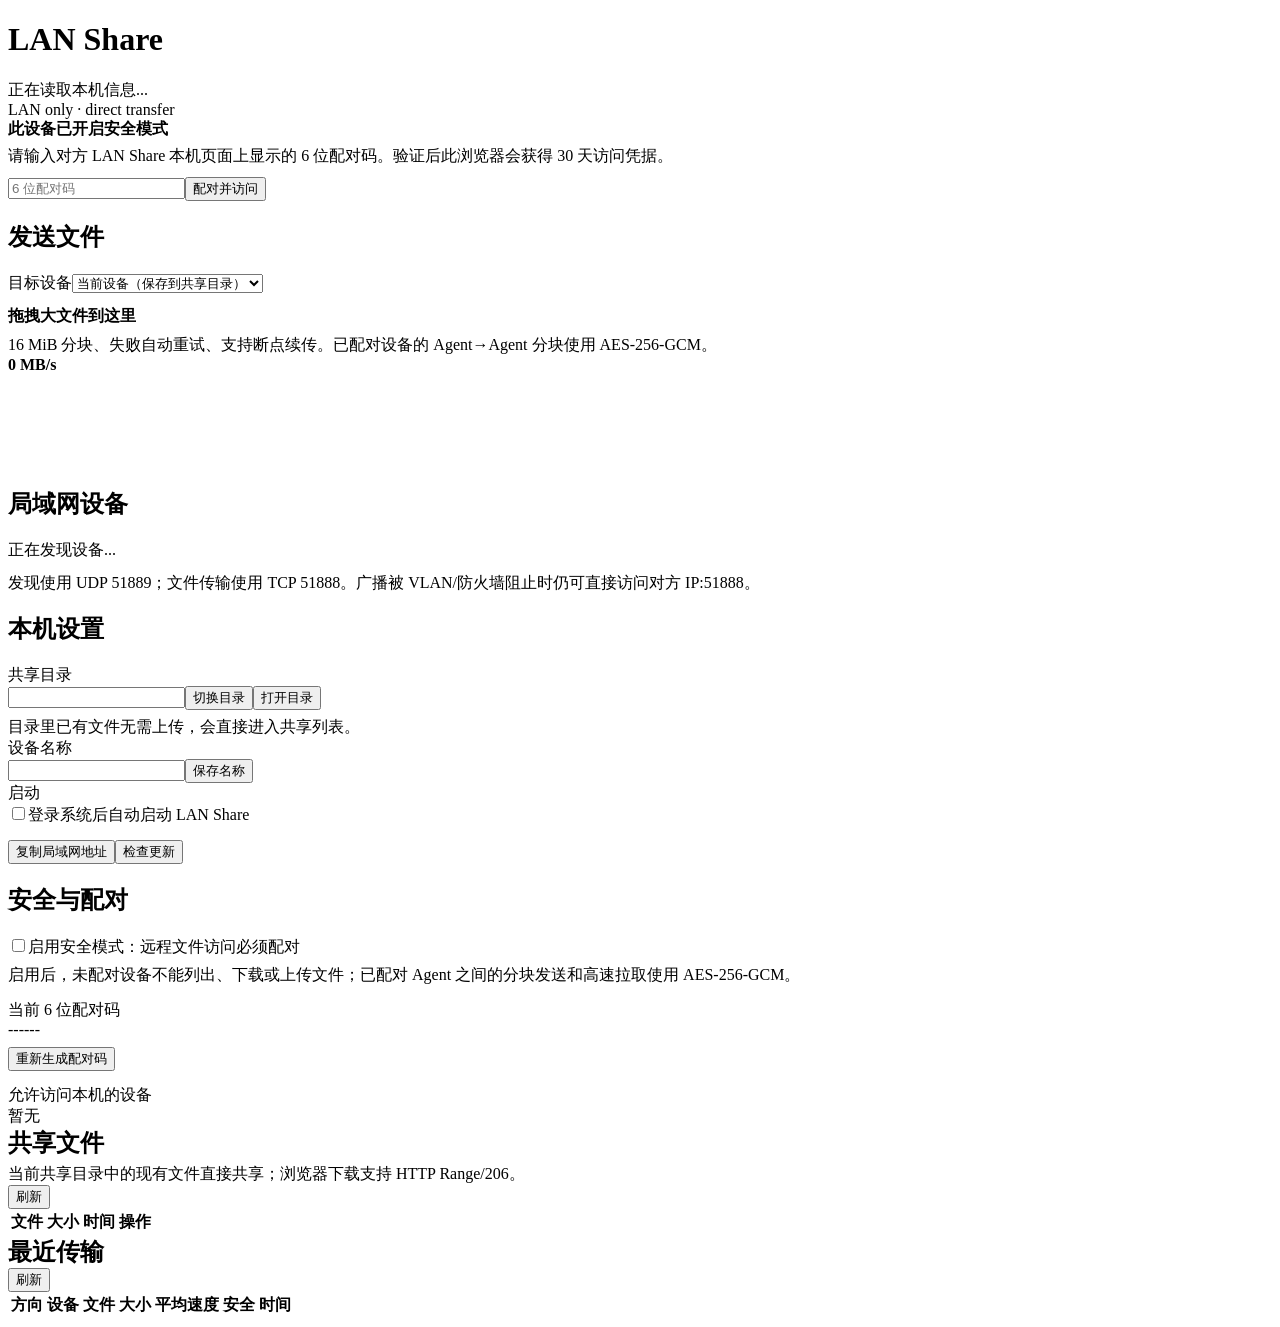
==== internal/webui/index.html @ d243ff20 "feat: release LAN Share v0.6" ====
<!doctype html>
<html lang="zh-CN">
<head>
<meta charset="utf-8">
<meta name="viewport" content="width=device-width,initial-scale=1">
<title>LAN Share</title>
<link rel="stylesheet" href="/assets/style.css">
</head>
<body>
<div class="wrap">
  <div class="header">
    <div><h1>LAN Share</h1><div id="selfInfo" class="muted">正在读取本机信息...</div></div>
    <div><span id="modeBadge" class="badge">LAN only · direct transfer</span></div>
  </div>

  <div id="browserPairBox" class="pairbox hidden">
    <strong>此设备已开启安全模式</strong>
    <div class="muted small" style="margin:6px 0 10px">请输入对方 LAN Share 本机页面上显示的 6 位配对码。验证后此浏览器会获得 30 天访问凭据。</div>
    <div class="row"><input id="browserPairCode" maxlength="6" placeholder="6 位配对码"><button id="browserPairBtn" class="primary">配对并访问</button></div>
  </div>

  <div class="grid">
    <div class="card">
      <h2>发送文件</h2>
      <div class="row" style="margin-bottom:12px"><label for="target">目标设备</label><select id="target" class="grow"><option value="local">当前设备（保存到共享目录）</option></select></div>
      <div class="drop" id="drop"><strong>拖拽大文件到这里</strong><div class="muted" style="margin-top:8px">16 MiB 分块、失败自动重试、支持断点续传。已配对设备的 Agent→Agent 分块使用 AES-256-GCM。</div><input id="file" type="file" multiple style="display:none"></div>
      <div id="progressWrap" class="hidden"><div class="progress"><div class="bar" id="bar"></div></div><div class="speed"><strong id="speedText">0 MB/s</strong><span id="etaText" class="muted"></span></div><canvas id="speedChart" width="700" height="90"></canvas><div class="status" id="uploadStatus"></div></div>
    </div>

    <div class="card">
      <h2>局域网设备</h2>
      <div id="devices"><div class="muted">正在发现设备...</div></div>
      <div id="remoteFiles" class="remote-files hidden"></div>
      <div class="muted small" style="margin-top:12px">发现使用 UDP 51889；文件传输使用 TCP 51888。广播被 VLAN/防火墙阻止时仍可直接访问对方 IP:51888。</div>
    </div>
  </div>

  <div id="manageArea" class="grid hidden">
    <div class="card">
      <h2>本机设置</h2>
      <div class="section-title">共享目录</div>
      <div class="row"><input id="shareDirInput" class="grow"><button id="changeDirBtn">切换目录</button><button id="openDirBtn">打开目录</button></div>
      <div id="shareDirHint" class="muted small" style="margin-top:7px">目录里已有文件无需上传，会直接进入共享列表。</div>
      <div class="section-title">设备名称</div>
      <div class="row"><input id="deviceNameInput" class="grow" maxlength="64"><button id="saveNameBtn">保存名称</button></div>
      <div class="section-title">启动</div>
      <label class="switch"><input id="autostart" type="checkbox">登录系统后自动启动 LAN Share</label>
      <div class="row" style="margin-top:14px"><button id="copyAddrBtn">复制局域网地址</button><button id="updateBtn">检查更新</button><span id="updateStatus" class="muted small"></span></div>
    </div>

    <div class="card">
      <h2>安全与配对</h2>
      <label class="switch"><input id="secureMode" type="checkbox">启用安全模式：远程文件访问必须配对</label>
      <div class="muted small" style="margin:7px 0 14px">启用后，未配对设备不能列出、下载或上传文件；已配对 Agent 之间的分块发送和高速拉取使用 AES-256-GCM。</div>
      <div>当前 6 位配对码</div><div id="pairCode" class="code">------</div>
      <div class="row" style="margin:8px 0 14px"><button id="regenPairBtn">重新生成配对码</button></div>
      <div class="section-title">允许访问本机的设备</div><div id="trustedList" class="muted">暂无</div>
    </div>
  </div>

  <div class="card">
    <div class="row" style="justify-content:space-between"><div><h2 style="margin:0">共享文件</h2><div class="muted small" style="margin-top:5px">当前共享目录中的现有文件直接共享；浏览器下载支持 HTTP Range/206。</div></div><button id="refreshBtn">刷新</button></div>
    <div class="scroll"><table><thead><tr><th>文件</th><th>大小</th><th>时间</th><th>操作</th></tr></thead><tbody id="files"></tbody></table></div>
  </div>

  <div id="historyCard" class="card hidden">
    <div class="row" style="justify-content:space-between"><h2 style="margin:0">最近传输</h2><button id="historyBtn">刷新</button></div>
    <div class="scroll"><table><thead><tr><th>方向</th><th>设备</th><th>文件</th><th>大小</th><th>平均速度</th><th>安全</th><th>时间</th></tr></thead><tbody id="history"></tbody></table></div>
  </div>
</div>
<script src="/assets/app.js"></script>
</body>
</html>
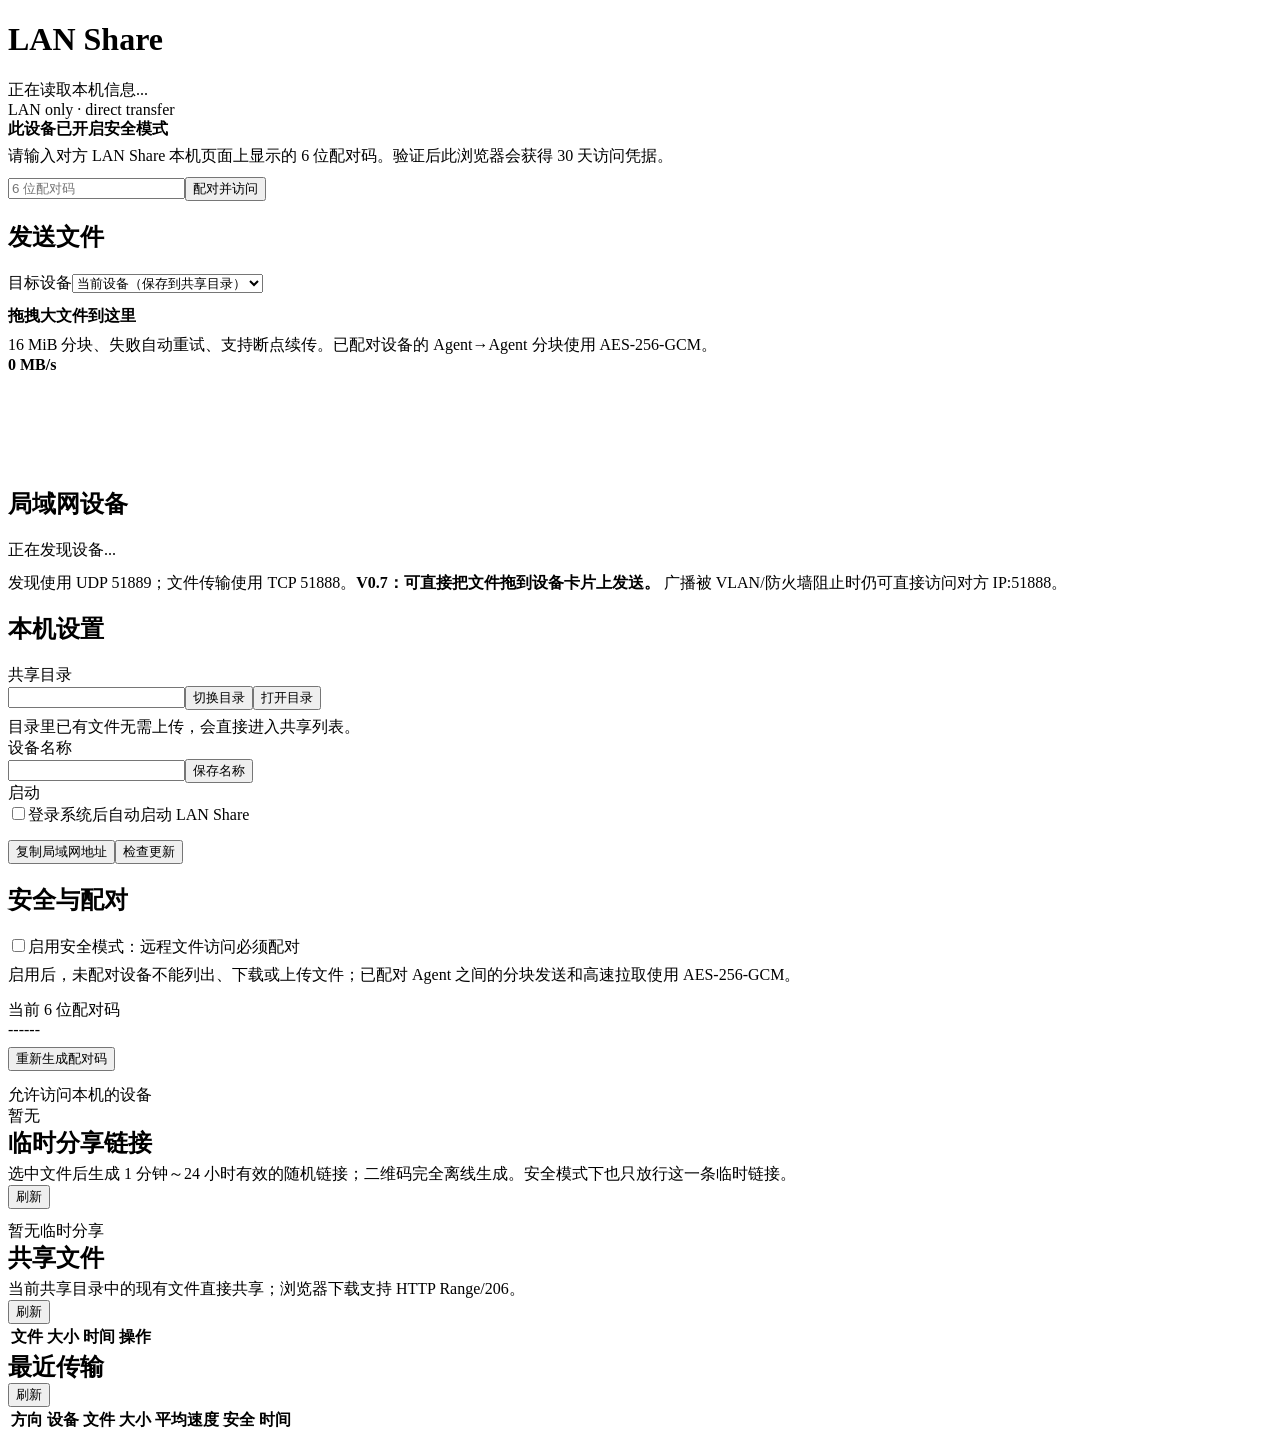
==== commit d632ff01: "feat: release LAN Share v0.7" ====
--- a/internal/webui/index.html
+++ b/internal/webui/index.html
@@ -31,7 +31,7 @@
       <h2>局域网设备</h2>
       <div id="devices"><div class="muted">正在发现设备...</div></div>
       <div id="remoteFiles" class="remote-files hidden"></div>
-      <div class="muted small" style="margin-top:12px">发现使用 UDP 51889；文件传输使用 TCP 51888。广播被 VLAN/防火墙阻止时仍可直接访问对方 IP:51888。</div>
+      <div class="muted small" style="margin-top:12px">发现使用 UDP 51889；文件传输使用 TCP 51888。<strong>V0.7：可直接把文件拖到设备卡片上发送。</strong> 广播被 VLAN/防火墙阻止时仍可直接访问对方 IP:51888。</div>
     </div>
   </div>
 
@@ -46,6 +46,7 @@
       <div class="section-title">启动</div>
       <label class="switch"><input id="autostart" type="checkbox">登录系统后自动启动 LAN Share</label>
       <div class="row" style="margin-top:14px"><button id="copyAddrBtn">复制局域网地址</button><button id="updateBtn">检查更新</button><span id="updateStatus" class="muted small"></span></div>
+      <div id="trayHint" class="muted small" style="margin-top:10px"></div>
     </div>
 
     <div class="card">
@@ -55,6 +56,12 @@
       <div>当前 6 位配对码</div><div id="pairCode" class="code">------</div>
       <div class="row" style="margin:8px 0 14px"><button id="regenPairBtn">重新生成配对码</button></div>
       <div class="section-title">允许访问本机的设备</div><div id="trustedList" class="muted">暂无</div>
+    </div>
+
+    <div class="card full">
+      <div class="row" style="justify-content:space-between"><div><h2 style="margin:0">临时分享链接</h2><div class="muted small" style="margin-top:5px">选中文件后生成 1 分钟～24 小时有效的随机链接；二维码完全离线生成。安全模式下也只放行这一条临时链接。</div></div><button id="shareLinksBtn">刷新</button></div>
+      <div id="shareLinks" class="muted" style="margin-top:12px">暂无临时分享</div>
+      <div id="sharePreview" class="share-preview hidden"></div>
     </div>
   </div>
 
@@ -69,5 +76,6 @@
   </div>
 </div>
 <script src="/assets/app.js"></script>
+<script src="/assets/v07.js"></script>
 </body>
 </html>
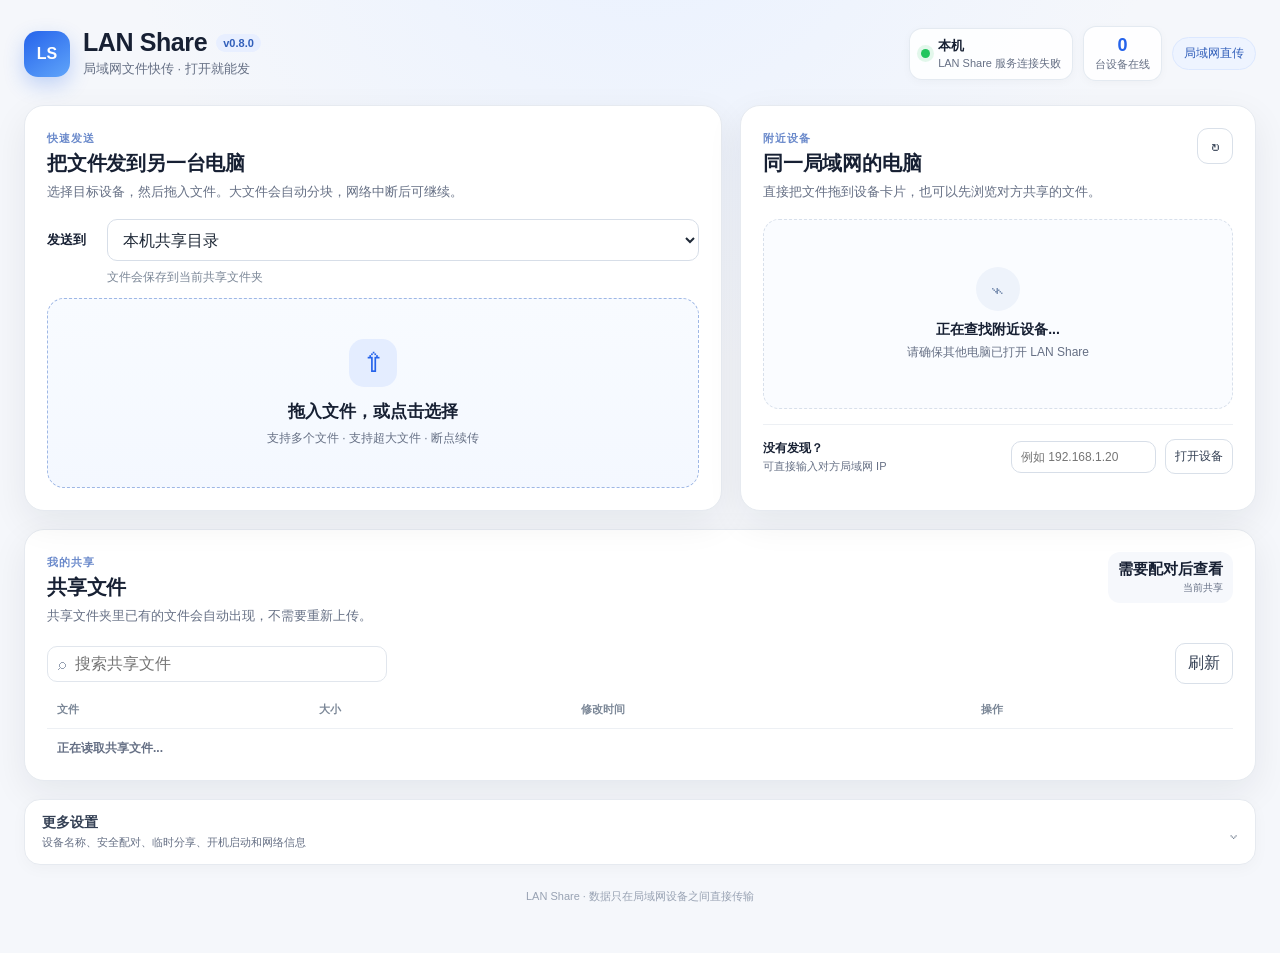
==== commit e4c00cbf: "feat: LAN Share v0.8.0 user-first UI" ====
--- a/internal/webui/index.html
+++ b/internal/webui/index.html
@@ -3,79 +3,159 @@
 <head>
 <meta charset="utf-8">
 <meta name="viewport" content="width=device-width,initial-scale=1">
-<title>LAN Share</title>
+<title>LAN Share · 局域网文件快传</title>
 <link rel="stylesheet" href="/assets/style.css">
+<style>
+:root{font-family:Inter,"Segoe UI","Microsoft YaHei",Arial,sans-serif;color:#172033;background:#f5f7fb;--blue:#2563eb;--blue2:#1d4ed8;--ink:#172033;--muted:#667085;--line:#e6eaf0;--green:#16a34a;--red:#dc2626;--card:#fff;--shadow:0 12px 36px rgba(16,24,40,.07)}*{box-sizing:border-box}html{background:#f5f7fb}body{margin:0;background:radial-gradient(circle at 50% -150px,#e9f1ff 0,#f5f7fb 520px);min-height:100vh}button,input,select{font:inherit}.app-shell{max-width:1320px;margin:0 auto;padding:26px 24px 44px}.topbar{display:flex;align-items:center;justify-content:space-between;gap:24px;margin-bottom:24px}.brand-wrap{display:flex;align-items:center;gap:13px}.brand-mark{width:46px;height:46px;border-radius:14px;background:linear-gradient(145deg,#2563eb,#60a5fa);display:flex;align-items:center;justify-content:center;color:#fff;font-weight:800;box-shadow:0 8px 20px rgba(37,99,235,.25)}.brand-line{display:flex;align-items:center;gap:9px}.brand-line h1{font-size:25px;line-height:1.1;margin:0;letter-spacing:-.4px}.version-chip{font-size:11px;padding:3px 7px;border-radius:999px;background:#e8efff;color:#315fba;font-weight:700}.brand-subtitle{font-size:13px;color:var(--muted);margin-top:4px}.top-status{display:flex;align-items:center;gap:10px}.status-item{background:rgba(255,255,255,.86);border:1px solid rgba(226,232,240,.9);border-radius:13px;padding:8px 11px;display:flex;align-items:center;gap:8px;box-shadow:0 2px 10px rgba(15,23,42,.03)}.status-item b{font-size:13px;display:block}.status-item small{font-size:11px;color:var(--muted);display:block;margin-top:1px}.status-item.compact{text-align:center;display:block;min-width:70px}.status-item.compact b{font-size:18px;color:var(--blue)}.status-dot{width:9px;height:9px;border-radius:50%;background:#94a3b8;box-shadow:0 0 0 4px rgba(148,163,184,.12)}.status-dot.online{background:#22c55e;box-shadow:0 0 0 4px rgba(34,197,94,.12)}.badge{border-radius:999px;padding:7px 11px;font-size:12px;background:#eef4ff;color:#315fba;border:1px solid #dce8ff;white-space:nowrap}.badge.secure{background:#ecfdf3;color:#137a40;border-color:#d1fadf}.hero-grid{display:grid;grid-template-columns:minmax(0,1.15fr) minmax(360px,.85fr);gap:18px}.panel,.card{background:var(--card);border:1px solid var(--line);border-radius:20px;padding:22px;box-shadow:var(--shadow);margin-bottom:18px}.panel-head{margin-bottom:17px}.panel-head h2{font-size:20px;margin:4px 0 5px;letter-spacing:-.2px}.panel-head p{margin:0;color:var(--muted);font-size:13px;line-height:1.55}.eyebrow{font-size:11px;font-weight:800;letter-spacing:.08em;text-transform:uppercase;color:#6b8acb}.row{display:flex;align-items:center;gap:9px;flex-wrap:wrap}.row-between{display:flex;align-items:flex-start;justify-content:space-between;gap:12px}.grow{flex:1;min-width:160px}.hidden{display:none!important}.muted{color:var(--muted)}.small{font-size:12px}button,.btn{border:1px solid #d9e0e9;background:#fff;color:#344054;border-radius:10px;padding:9px 12px;cursor:pointer;text-decoration:none;display:inline-flex;align-items:center;justify-content:center;gap:6px;transition:.15s ease}button:hover,.btn:hover{background:#f8fafc;border-color:#cbd5e1}button.primary{background:var(--blue);border-color:var(--blue);color:#fff;box-shadow:0 5px 14px rgba(37,99,235,.2)}button.primary:hover{background:var(--blue2)}button.danger{color:var(--red)}button:disabled{opacity:.55;cursor:not-allowed}input,select{border:1px solid #d7dee8;background:#fff;color:#1f2937;border-radius:10px;padding:10px 11px;outline:0;transition:.15s}input:focus,select:focus{border-color:#8bb1ff;box-shadow:0 0 0 3px rgba(37,99,235,.09)}.target-row{display:flex;align-items:center;gap:12px}.target-row label{font-size:13px;font-weight:700;min-width:48px}.target-row select{flex:1;height:42px}.target-hint{font-size:12px;color:#7b8797;margin:8px 0 12px;padding-left:60px}.drop{border:1.5px dashed #9eb7e5;border-radius:17px;background:linear-gradient(180deg,#f8fbff,#f4f8ff);min-height:190px;display:flex;flex-direction:column;align-items:center;justify-content:center;text-align:center;cursor:pointer;transition:.18s}.drop:hover,.drop.drag{border-color:#4d82e9;background:#edf4ff;transform:translateY(-1px)}.drop-icon{width:48px;height:48px;border-radius:15px;background:#e4edff;color:var(--blue);display:flex;align-items:center;justify-content:center;font-size:27px;font-weight:300;margin-bottom:13px}.drop strong{font-size:17px}.drop span{font-size:12px;color:var(--muted);margin-top:7px}.transfer-progress,#progressWrap:not(.hidden){margin-top:16px;padding:14px;border-radius:14px;background:#f8fafc;border:1px solid #eef2f6}.transfer-title{display:flex;justify-content:space-between;gap:10px;font-size:12px}.progress{height:8px;border-radius:999px;background:#e5eaf1;overflow:hidden;margin-top:10px}.bar{height:100%;width:0;background:linear-gradient(90deg,#3b82f6,#2563eb);transition:width .12s}.speed-row{display:flex;align-items:baseline;gap:8px;margin-top:10px}.speed-row strong{font-size:19px}.speed-row span{font-size:11px}canvas{width:100%;height:55px;margin-top:7px}.device-list{display:grid;gap:10px;min-height:188px}.device{border:1px solid #e5eaf1!important;border-radius:14px!important;padding:13px!important;display:flex!important;justify-content:space-between!important;gap:12px!important;align-items:center!important;background:#fff;transition:.15s}.device:hover{border-color:#bfd1f4!important;box-shadow:0 7px 18px rgba(34,69,133,.07)}.device>div:first-child{min-width:0}.device strong{font-size:14px}.device .row{justify-content:flex-end}.device .btn,.device button{font-size:12px;padding:7px 9px}.pill{font-size:10px;padding:3px 6px;border-radius:999px;background:#f1f5f9;margin-left:5px}.pill.lock{background:#eaf8ef;color:#137a40}.drop-target.drag{outline:2px dashed #3b82f6!important;background:#f0f6ff!important}.drop-hint{font-size:10px!important;color:#8b98aa!important;margin-top:4px}.empty-state{min-height:190px;border:1px dashed #d8e0eb;border-radius:16px;background:#fafcff;display:flex;flex-direction:column;align-items:center;justify-content:center;text-align:center;padding:20px}.empty-icon{width:44px;height:44px;border-radius:50%;display:flex;align-items:center;justify-content:center;background:#eef3fb;color:#7d91b2;font-size:24px;margin-bottom:10px}.empty-state strong{font-size:14px}.empty-state span{font-size:12px;color:var(--muted);margin-top:5px}.icon-btn{width:36px;height:36px;padding:0;font-size:18px;border-radius:11px}.manual-connect{border-top:1px solid #edf0f4;margin-top:15px;padding-top:14px;display:flex;align-items:center;justify-content:space-between;gap:12px}.manual-connect>div:first-child strong,.manual-connect>div:first-child span{display:block}.manual-connect>div:first-child strong{font-size:12px}.manual-connect>div:first-child span{font-size:11px;color:var(--muted);margin-top:2px}.manual-connect input{width:145px;padding:8px 9px;font-size:12px}.manual-connect button{font-size:12px;padding:8px 9px}.remote-files{margin-top:12px;max-height:280px;overflow:auto;border-top:1px solid #eef2f7;padding-top:8px}.share-panel{padding-bottom:12px}.share-head{display:flex;align-items:flex-start;justify-content:space-between;gap:20px}.share-summary{text-align:right;padding:8px 10px;border-radius:12px;background:#f6f8fc;min-width:110px}.share-summary strong,.share-summary small{display:block}.share-summary strong{font-size:15px}.share-summary small{font-size:10px;color:var(--muted);margin-top:2px}.share-location{display:flex;align-items:center;gap:12px;background:#f8faff;border:1px solid #e7edf7;padding:12px;border-radius:15px;margin-bottom:13px}.folder-icon{width:38px;height:38px;border-radius:11px;background:#e8f0ff;color:#3f70cf;display:flex;align-items:center;justify-content:center;font-size:18px}.share-location label{font-size:11px;font-weight:700;color:#667085;display:block;margin-bottom:5px}.folder-input{width:100%;padding:7px 0!important;border:0!important;background:transparent!important;box-shadow:none!important;font-weight:600}.folder-actions{display:flex;gap:7px}.folder-actions button{font-size:12px;white-space:nowrap}.file-toolbar{display:flex;align-items:center;justify-content:space-between;gap:10px;margin-bottom:7px}.search-box{display:flex;align-items:center;gap:7px;max-width:340px;flex:1;border:1px solid #e1e6ed;border-radius:10px;padding:0 10px;background:#fff}.search-box span{color:#98a2b3}.search-box input{width:100%;border:0;padding:8px 2px;box-shadow:none}.scroll{overflow:auto}.file-table,.history-table{width:100%;border-collapse:collapse}.file-table th,.file-table td,.history-table th,.history-table td{text-align:left;padding:11px 10px;border-bottom:1px solid #edf0f4;white-space:nowrap;font-size:12px}.file-table th,.history-table th{font-size:11px;color:#7b8797;font-weight:700}.file-table td:first-child{font-weight:600;max-width:450px;overflow:hidden;text-overflow:ellipsis}.file-table tr:last-child td,.history-table tr:last-child td{border-bottom:0}.share-file-v07{margin-right:5px;color:#315fba;border-color:#cfe0ff;background:#f7faff}.more-section{margin-top:3px}.more-toggle{width:100%;background:#fff;border:1px solid var(--line);border-radius:16px;padding:14px 17px;display:flex;justify-content:space-between;text-align:left;box-shadow:0 4px 16px rgba(16,24,40,.03)}.more-toggle span b,.more-toggle span small{display:block}.more-toggle span b{font-size:14px}.more-toggle span small{font-size:11px;color:var(--muted);margin-top:3px}.more-toggle i{font-style:normal;font-size:20px;color:#7b8797;transition:.15s}.more-toggle.open i{transform:rotate(180deg)}.more-body{padding-top:15px}.grid,.settings-grid-v08{display:grid;grid-template-columns:1fr 1fr;gap:18px}.settings-grid-v08 .panel,.grid .panel{margin-bottom:0}.full{grid-column:1/-1}.setting-block{margin:15px 0}.setting-block>label{font-size:12px;font-weight:700;display:block;margin-bottom:7px}.setting-block small{font-size:11px;color:var(--muted);display:block;margin-top:6px}.switch{display:flex!important;align-items:center!important;gap:9px!important}.switch input{width:17px;height:17px}.setting-actions{display:flex;align-items:center;gap:8px;flex-wrap:wrap}.secure-toggle{display:flex;align-items:center;justify-content:space-between;gap:20px;border:1px solid #e7ebf0;padding:12px;border-radius:13px}.secure-toggle strong,.secure-toggle small{display:block}.secure-toggle small{color:var(--muted);font-size:11px;margin-top:3px;max-width:340px}.secure-toggle input{width:19px;height:19px}.pair-code-box{display:flex;align-items:center;gap:12px;margin:14px 0;padding:12px;border-radius:13px;background:#f8fafc}.pair-code-box>span{font-size:11px;color:var(--muted)}.code{font:800 23px ui-monospace,SFMono-Regular,Consolas,monospace;letter-spacing:4px;flex:1}.pair-code-box button{font-size:11px}.network-details{border:1px solid #e7ebf0;background:#fff;border-radius:13px;padding:10px 13px;margin-top:12px}.network-details summary{cursor:pointer;font-size:12px;font-weight:700}.network-details p,.technical-line{font-size:11px;color:var(--muted);line-height:1.6}.pairbox{display:flex;align-items:center;gap:12px;background:#fff8ed;border:1px solid #fed7aa;border-radius:15px;padding:13px;margin-bottom:18px}.pair-icon{font-size:24px}.pairbox input{width:150px}.share-preview{margin-top:14px;padding:14px;border:1px solid #dbeafe;background:#f4f8ff;border-radius:14px}.share-preview img{width:220px;height:220px;image-rendering:pixelated;background:#fff;padding:8px;border-radius:10px}.share-url{font:12px ui-monospace,SFMono-Regular,Consolas,monospace;word-break:break-all;padding:9px;background:#fff;border-radius:8px;margin:8px 0}.share-row{display:flex;align-items:center;justify-content:space-between;gap:12px;padding:10px 0;border-bottom:1px solid #eef2f7}.share-row:last-child{border-bottom:0}footer{display:flex;justify-content:center;padding:24px 0 5px;font-size:11px;color:#98a2b3}.toast{position:fixed;right:24px;bottom:24px;z-index:99;background:#182230;color:#fff;border-radius:12px;padding:11px 14px;font-size:12px;box-shadow:0 10px 35px rgba(0,0,0,.2);max-width:360px}.toast.success{background:#166534}.toast.error{background:#991b1b}@media(max-width:980px){.hero-grid,.grid,.settings-grid-v08{grid-template-columns:1fr}.topbar{align-items:flex-start}.top-status{flex-wrap:wrap;justify-content:flex-end}.share-location{align-items:flex-start}.folder-actions{flex-direction:column}.manual-connect{align-items:flex-start;flex-direction:column}.full{grid-column:auto}}@media(max-width:680px){.app-shell{padding:16px 12px 30px}.topbar{display:block}.top-status{margin-top:14px;justify-content:flex-start}.status-item.compact{display:none}.panel{padding:16px;border-radius:17px}.target-row{display:block}.target-row label{display:block;margin-bottom:6px}.target-hint{padding-left:0}.share-head{display:block}.share-summary{text-align:left;margin-top:10px;width:max-content}.share-location{display:block}.folder-icon{margin-bottom:8px}.folder-actions{margin-top:8px;flex-direction:row}.file-table th:nth-child(3),.file-table td:nth-child(3){display:none}.pairbox{align-items:stretch;flex-direction:column}.pairbox input{width:100%}.brand-mark{width:42px;height:42px}}
+
+</style>
 </head>
 <body>
-<div class="wrap">
-  <div class="header">
-    <div><h1>LAN Share</h1><div id="selfInfo" class="muted">正在读取本机信息...</div></div>
-    <div><span id="modeBadge" class="badge">LAN only · direct transfer</span></div>
+<div class="app-shell">
+  <header class="topbar">
+    <div class="brand-wrap">
+      <div class="brand-mark" aria-hidden="true">LS</div>
+      <div>
+        <div class="brand-line"><h1>LAN Share</h1><span id="versionText" class="version-chip">v0.8.0</span></div>
+        <div class="brand-subtitle">局域网文件快传 · 打开就能发</div>
+      </div>
+    </div>
+    <div class="top-status">
+      <div class="status-item"><span class="status-dot online"></span><div><b id="friendlyName">本机</b><small id="primaryAddress">正在连接局域网...</small></div></div>
+      <div class="status-item compact"><b id="deviceCount">0</b><small>台设备在线</small></div>
+      <span id="modeBadge" class="badge">局域网直传</span>
+    </div>
+  </header>
+
+  <div id="browserPairBox" class="pairbox hidden">
+    <div class="pair-icon">🔐</div>
+    <div class="grow"><strong>需要先配对才能访问这台设备</strong><div class="muted small">在对方 LAN Share 本机页面查看 6 位配对码。验证一次后，本浏览器 30 天内无需重复输入。</div></div>
+    <input id="browserPairCode" maxlength="6" inputmode="numeric" placeholder="6 位配对码">
+    <button id="browserPairBtn" class="primary">配对并访问</button>
   </div>
 
-  <div id="browserPairBox" class="pairbox hidden">
-    <strong>此设备已开启安全模式</strong>
-    <div class="muted small" style="margin:6px 0 10px">请输入对方 LAN Share 本机页面上显示的 6 位配对码。验证后此浏览器会获得 30 天访问凭据。</div>
-    <div class="row"><input id="browserPairCode" maxlength="6" placeholder="6 位配对码"><button id="browserPairBtn" class="primary">配对并访问</button></div>
-  </div>
+  <main>
+    <section class="hero-grid">
+      <div class="panel send-panel">
+        <div class="panel-head">
+          <div><span class="eyebrow">快速发送</span><h2>把文件发到另一台电脑</h2><p>选择目标设备，然后拖入文件。大文件会自动分块，网络中断后可继续。</p></div>
+        </div>
+        <div class="target-row">
+          <label for="target">发送到</label>
+          <select id="target" class="grow"><option value="local">本机共享目录</option></select>
+        </div>
+        <div id="targetHint" class="target-hint">选择设备后，拖入文件即可发送</div>
+        <div class="drop primary-drop" id="drop">
+          <div class="drop-icon">⇧</div>
+          <strong>拖入文件，或点击选择</strong>
+          <span>支持多个文件 · 支持超大文件 · 断点续传</span>
+          <input id="file" type="file" multiple style="display:none">
+        </div>
+        <div id="progressWrap" class="transfer-progress hidden">
+          <div class="transfer-title"><strong id="uploadStatus">准备传输...</strong><span id="etaText" class="muted"></span></div>
+          <div class="progress"><div class="bar" id="bar"></div></div>
+          <div class="speed-row"><strong id="speedText">0 MB/s</strong><span class="muted">实时速度</span></div>
+          <canvas id="speedChart" width="700" height="72"></canvas>
+        </div>
+      </div>
 
-  <div class="grid">
-    <div class="card">
-      <h2>发送文件</h2>
-      <div class="row" style="margin-bottom:12px"><label for="target">目标设备</label><select id="target" class="grow"><option value="local">当前设备（保存到共享目录）</option></select></div>
-      <div class="drop" id="drop"><strong>拖拽大文件到这里</strong><div class="muted" style="margin-top:8px">16 MiB 分块、失败自动重试、支持断点续传。已配对设备的 Agent→Agent 分块使用 AES-256-GCM。</div><input id="file" type="file" multiple style="display:none"></div>
-      <div id="progressWrap" class="hidden"><div class="progress"><div class="bar" id="bar"></div></div><div class="speed"><strong id="speedText">0 MB/s</strong><span id="etaText" class="muted"></span></div><canvas id="speedChart" width="700" height="90"></canvas><div class="status" id="uploadStatus"></div></div>
-    </div>
+      <div class="panel devices-panel">
+        <div class="panel-head row-between">
+          <div><span class="eyebrow">附近设备</span><h2>同一局域网的电脑</h2><p>直接把文件拖到设备卡片，也可以先浏览对方共享的文件。</p></div>
+          <button id="scanVisualBtn" class="icon-btn" title="重新扫描">↻</button>
+        </div>
+        <div id="devices" class="device-list"><div class="empty-state"><div class="empty-icon">⌁</div><strong>正在查找附近设备...</strong><span>请确保其他电脑已打开 LAN Share</span></div></div>
+        <div id="remoteFiles" class="remote-files hidden"></div>
+        <div class="manual-connect">
+          <div><strong>没有发现？</strong><span>可直接输入对方局域网 IP</span></div>
+          <div class="row"><input id="manualIp" placeholder="例如 192.168.1.20"><button id="manualOpenBtn">打开设备</button></div>
+        </div>
+      </div>
+    </section>
 
-    <div class="card">
-      <h2>局域网设备</h2>
-      <div id="devices"><div class="muted">正在发现设备...</div></div>
-      <div id="remoteFiles" class="remote-files hidden"></div>
-      <div class="muted small" style="margin-top:12px">发现使用 UDP 51889；文件传输使用 TCP 51888。<strong>V0.7：可直接把文件拖到设备卡片上发送。</strong> 广播被 VLAN/防火墙阻止时仍可直接访问对方 IP:51888。</div>
-    </div>
-  </div>
+    <section class="panel share-panel">
+      <div class="panel-head share-head">
+        <div><span class="eyebrow">我的共享</span><h2>共享文件</h2><p>共享文件夹里已有的文件会自动出现，不需要重新上传。</p></div>
+        <div class="share-summary"><strong id="shareStats">正在读取...</strong><small>当前共享</small></div>
+      </div>
+      <div id="localShareControls" class="share-location hidden">
+        <div class="folder-icon">▰</div>
+        <div class="grow"><label for="shareDirInput">共享文件夹</label><input id="shareDirInput" class="folder-input"><div id="shareDirHint" class="muted small">目录中的现有文件会直接共享。</div></div>
+        <div class="folder-actions"><button id="openDirBtn">打开文件夹</button><button id="changeDirBtn">更换文件夹</button></div>
+      </div>
+      <div class="file-toolbar">
+        <div class="search-box"><span>⌕</span><input id="fileSearch" placeholder="搜索共享文件"></div>
+        <button id="refreshBtn">刷新</button>
+      </div>
+      <div class="file-table-wrap scroll"><table class="file-table"><thead><tr><th>文件</th><th>大小</th><th>修改时间</th><th>操作</th></tr></thead><tbody id="files"><tr><td colspan="4" class="muted">正在读取共享文件...</td></tr></tbody></table></div>
+    </section>
 
-  <div id="manageArea" class="grid hidden">
-    <div class="card">
-      <h2>本机设置</h2>
-      <div class="section-title">共享目录</div>
-      <div class="row"><input id="shareDirInput" class="grow"><button id="changeDirBtn">切换目录</button><button id="openDirBtn">打开目录</button></div>
-      <div id="shareDirHint" class="muted small" style="margin-top:7px">目录里已有文件无需上传，会直接进入共享列表。</div>
-      <div class="section-title">设备名称</div>
-      <div class="row"><input id="deviceNameInput" class="grow" maxlength="64"><button id="saveNameBtn">保存名称</button></div>
-      <div class="section-title">启动</div>
-      <label class="switch"><input id="autostart" type="checkbox">登录系统后自动启动 LAN Share</label>
-      <div class="row" style="margin-top:14px"><button id="copyAddrBtn">复制局域网地址</button><button id="updateBtn">检查更新</button><span id="updateStatus" class="muted small"></span></div>
-      <div id="trayHint" class="muted small" style="margin-top:10px"></div>
-    </div>
+    <section id="historyCard" class="panel hidden">
+      <div class="panel-head row-between"><div><span class="eyebrow">最近活动</span><h2>传输记录</h2><p>最近发送、接收和高速拉取的文件。</p></div><button id="historyBtn">刷新</button></div>
+      <div class="scroll"><table class="history-table"><thead><tr><th>方向</th><th>设备</th><th>文件</th><th>大小</th><th>速度</th><th>状态</th><th>时间</th></tr></thead><tbody id="history"></tbody></table></div>
+    </section>
 
-    <div class="card">
-      <h2>安全与配对</h2>
-      <label class="switch"><input id="secureMode" type="checkbox">启用安全模式：远程文件访问必须配对</label>
-      <div class="muted small" style="margin:7px 0 14px">启用后，未配对设备不能列出、下载或上传文件；已配对 Agent 之间的分块发送和高速拉取使用 AES-256-GCM。</div>
-      <div>当前 6 位配对码</div><div id="pairCode" class="code">------</div>
-      <div class="row" style="margin:8px 0 14px"><button id="regenPairBtn">重新生成配对码</button></div>
-      <div class="section-title">允许访问本机的设备</div><div id="trustedList" class="muted">暂无</div>
-    </div>
+    <section class="more-section">
+      <button id="moreToggle" class="more-toggle"><span><b>更多设置</b><small>设备名称、安全配对、临时分享、开机启动和网络信息</small></span><i>⌄</i></button>
+      <div id="moreBody" class="more-body hidden">
+        <div id="manageArea" class="settings-grid-v08 hidden">
+          <div class="panel settings-card">
+            <div class="panel-head"><span class="eyebrow">设备设置</span><h2>本机设置</h2></div>
+            <div class="setting-block"><label for="deviceNameInput">设备名称</label><div class="row"><input id="deviceNameInput" class="grow" maxlength="64"><button id="saveNameBtn">保存</button></div><small>其他电脑会用这个名称识别你。</small></div>
+            <div class="setting-block"><label class="switch"><input id="autostart" type="checkbox"><span>登录系统后自动启动 LAN Share</span></label></div>
+            <div class="setting-actions"><button id="copyAddrBtn">复制局域网地址</button><button id="updateBtn">检查更新</button><span id="updateStatus" class="muted small"></span></div>
+            <div id="trayHint" class="muted small"></div>
+          </div>
 
-    <div class="card full">
-      <div class="row" style="justify-content:space-between"><div><h2 style="margin:0">临时分享链接</h2><div class="muted small" style="margin-top:5px">选中文件后生成 1 分钟～24 小时有效的随机链接；二维码完全离线生成。安全模式下也只放行这一条临时链接。</div></div><button id="shareLinksBtn">刷新</button></div>
-      <div id="shareLinks" class="muted" style="margin-top:12px">暂无临时分享</div>
-      <div id="sharePreview" class="share-preview hidden"></div>
-    </div>
-  </div>
+          <div class="panel settings-card">
+            <div class="panel-head"><span class="eyebrow">访问保护</span><h2>安全与配对</h2></div>
+            <label class="secure-toggle"><div><strong>安全模式</strong><small>开启后，仅已配对设备可以浏览、下载或发送文件。</small></div><input id="secureMode" type="checkbox"></label>
+            <div class="pair-code-box"><span>当前配对码</span><div id="pairCode" class="code">------</div><button id="regenPairBtn">换一个配对码</button></div>
+            <div class="setting-block"><label>已允许的设备</label><div id="trustedList" class="muted">暂无已授权设备</div></div>
+          </div>
 
-  <div class="card">
-    <div class="row" style="justify-content:space-between"><div><h2 style="margin:0">共享文件</h2><div class="muted small" style="margin-top:5px">当前共享目录中的现有文件直接共享；浏览器下载支持 HTTP Range/206。</div></div><button id="refreshBtn">刷新</button></div>
-    <div class="scroll"><table><thead><tr><th>文件</th><th>大小</th><th>时间</th><th>操作</th></tr></thead><tbody id="files"></tbody></table></div>
-  </div>
+          <div class="panel settings-card full">
+            <div class="panel-head row-between"><div><span class="eyebrow">手机/浏览器下载</span><h2>临时分享链接</h2><p>给单个文件生成短时链接和离线二维码，适合手机扫码下载。</p></div><button id="shareLinksBtn">刷新</button></div>
+            <div id="shareLinks" class="muted">暂无临时分享</div>
+            <div id="sharePreview" class="share-preview hidden"></div>
+          </div>
+        </div>
 
-  <div id="historyCard" class="card hidden">
-    <div class="row" style="justify-content:space-between"><h2 style="margin:0">最近传输</h2><button id="historyBtn">刷新</button></div>
-    <div class="scroll"><table><thead><tr><th>方向</th><th>设备</th><th>文件</th><th>大小</th><th>平均速度</th><th>安全</th><th>时间</th></tr></thead><tbody id="history"></tbody></table></div>
-  </div>
+        <details class="network-details"><summary>网络与版本详情</summary><div id="selfInfo" class="technical-line">正在读取本机信息...</div><p>默认使用 TCP 51888 传输文件、UDP 51889 发现设备。如果公司网络/VLAN 阻止广播，可直接访问对方 IP:51888。</p></details>
+      </div>
+    </section>
+  </main>
+
+  <footer><span>LAN Share · 数据只在局域网设备之间直接传输</span></footer>
 </div>
+<div id="toast" class="toast hidden"></div>
 <script src="/assets/app.js"></script>
 <script src="/assets/v07.js"></script>
+<script>
+(function(){
+function q(id){return document.getElementById(id)}
+function esc(s){return String(s==null?'':s).replace(/[&<>"']/g,function(c){return {'&':'&amp;','<':'&lt;','>':'&gt;','"':'&quot;',"'":'&#39;'}[c]})}
+function fmt(n){var u=['B','KB','MB','GB','TB'],i=0;if(typeof n!=='number'||isNaN(n))return '0 B';while(n>=1024&&i<u.length-1){n/=1024;i++}return n.toFixed(i?1:0)+' '+u[i]}
+function ajax(url,ok,bad){var x=new XMLHttpRequest();x.open('GET',url,true);x.onreadystatechange=function(){if(x.readyState===4){if(x.status>=200&&x.status<300){ok&&ok(x)}else{bad&&bad(x)}}};x.onerror=function(){bad&&bad(x)};x.send()}
+function toast(text,type){var t=q('toast');if(!t)return;t.className='toast '+(type||'');t.innerHTML=esc(text);clearTimeout(toast.timer);toast.timer=setTimeout(function(){t.className='toast hidden'},2600)}
+function friendlyOS(os){if(os==='windows')return 'Windows';if(os==='darwin')return 'macOS';if(os==='linux')return 'Linux / Deepin';return os||'设备'}
+function refreshInfo(){ajax('/api/info?ui08='+Date.now(),function(x){var v=JSON.parse(x.responseText),ips=v.ips||[],ip=ips.length?ips[0]:'127.0.0.1';if(q('friendlyName'))q('friendlyName').innerHTML=esc(v.name||'本机');if(q('primaryAddress'))q('primaryAddress').innerHTML=esc(ip+':'+v.port+' · '+friendlyOS(v.os));if(q('versionText'))q('versionText').innerHTML='v'+esc(v.version||'0.8.0');if(q('modeBadge')){q('modeBadge').className='badge '+(v.secure_mode?'secure':'');q('modeBadge').innerHTML=v.secure_mode?'已开启安全模式':'局域网直传'}if(q('localShareControls'))q('localShareControls').className=v.can_manage?'share-location':'share-location hidden';},function(){if(q('primaryAddress'))q('primaryAddress').innerHTML='LAN Share 服务连接失败'})}
+function refreshPeerCount(){ajax('/api/devices?ui08='+Date.now(),function(x){var list=JSON.parse(x.responseText);if(q('deviceCount'))q('deviceCount').innerHTML=String(list.length);enhanceDevices(list)},function(){})}
+function enhanceDevices(list){var box=q('devices');if(!box)return;var cards=box.getElementsByClassName('device'),i;if(!cards.length&&(!list||!list.length)){if(!box.querySelector('.empty-state'))box.innerHTML='<div class="empty-state"><div class="empty-icon">⌁</div><strong>还没有发现其他设备</strong><span>请在另一台电脑打开 LAN Share，并确认连接同一局域网</span></div>';return}for(i=0;i<cards.length;i++){if(cards[i].getAttribute('data-polished-v08')==='1')continue;cards[i].setAttribute('data-polished-v08','1');cards[i].title='可将文件直接拖到这里发送'}}
+function refreshShareStats(){ajax('/api/files?ui08='+Date.now(),function(x){var list=JSON.parse(x.responseText),total=0;for(var i=0;i<list.length;i++)total+=list[i].size||0;if(q('shareStats'))q('shareStats').innerHTML=list.length+' 个文件 · '+fmt(total)},function(){if(q('shareStats'))q('shareStats').innerHTML='需要配对后查看'})}
+function normalizeTarget(){var s=q('target');if(!s)return;for(var i=0;i<s.options.length;i++){if(s.options[i].value==='local')s.options[i].text='本机共享目录'}updateTargetHint()}
+function updateTargetHint(){var s=q('target'),h=q('targetHint');if(!s||!h)return;var text=s.options[s.selectedIndex]?s.options[s.selectedIndex].text:'设备';h.innerHTML=s.value==='local'?'文件会保存到当前共享文件夹':'将发送到 '+esc(text)+'；也可以直接把文件拖到右侧设备卡片'}
+function filterFiles(){var input=q('fileSearch'),body=q('files');if(!input||!body)return;var key=(input.value||'').toLowerCase(),rows=body.getElementsByTagName('tr');for(var i=0;i<rows.length;i++){var first=rows[i].getElementsByTagName('td')[0],name=first?(first.textContent||first.innerText||'').toLowerCase():'';rows[i].style.display=!key||name.indexOf(key)>=0?'':'none'}}
+function bindManual(){var btn=q('manualOpenBtn'),input=q('manualIp');if(!btn||!input)return;btn.onclick=function(){var v=(input.value||'').replace(/^\s+|\s+$/g,'');if(!v){toast('请输入对方局域网 IP','error');return}v=v.replace(/^https?:\/\//i,'').replace(/\/$/,'');if(v.indexOf(':')<0)v+=':51888';window.open('http://'+v+'/', '_blank')};input.onkeydown=function(e){e=e||window.event;if((e.keyCode||e.which)===13)btn.click()}}
+function bindMore(){var b=q('moreToggle'),body=q('moreBody');if(!b||!body)return;b.onclick=function(){var open=body.className.indexOf('hidden')>=0;body.className=open?'more-body':'more-body hidden';b.className=open?'more-toggle open':'more-toggle'}}
+function bindSearch(){if(q('fileSearch'))q('fileSearch').oninput=filterFiles}
+function bindTarget(){if(q('target'))q('target').onchange=updateTargetHint}
+function bindScan(){if(q('scanVisualBtn'))q('scanVisualBtn').onclick=function(){toast('正在重新扫描局域网设备...');refreshPeerCount();setTimeout(refreshPeerCount,700)}}
+function observe(){if(!window.MutationObserver)return;var d=q('devices'),f=q('files'),t=q('target');if(d)new MutationObserver(function(){refreshPeerCount()}).observe(d,{childList:true,subtree:false});if(f)new MutationObserver(function(){refreshShareStats();filterFiles()}).observe(f,{childList:true,subtree:true});if(t)new MutationObserver(normalizeTarget).observe(t,{childList:true})}
+function init(){bindManual();bindMore();bindSearch();bindTarget();bindScan();refreshInfo();refreshPeerCount();refreshShareStats();normalizeTarget();observe();setInterval(refreshInfo,7000);setInterval(refreshShareStats,6500)}
+init();
+})();
+
+</script>
 </body>
 </html>
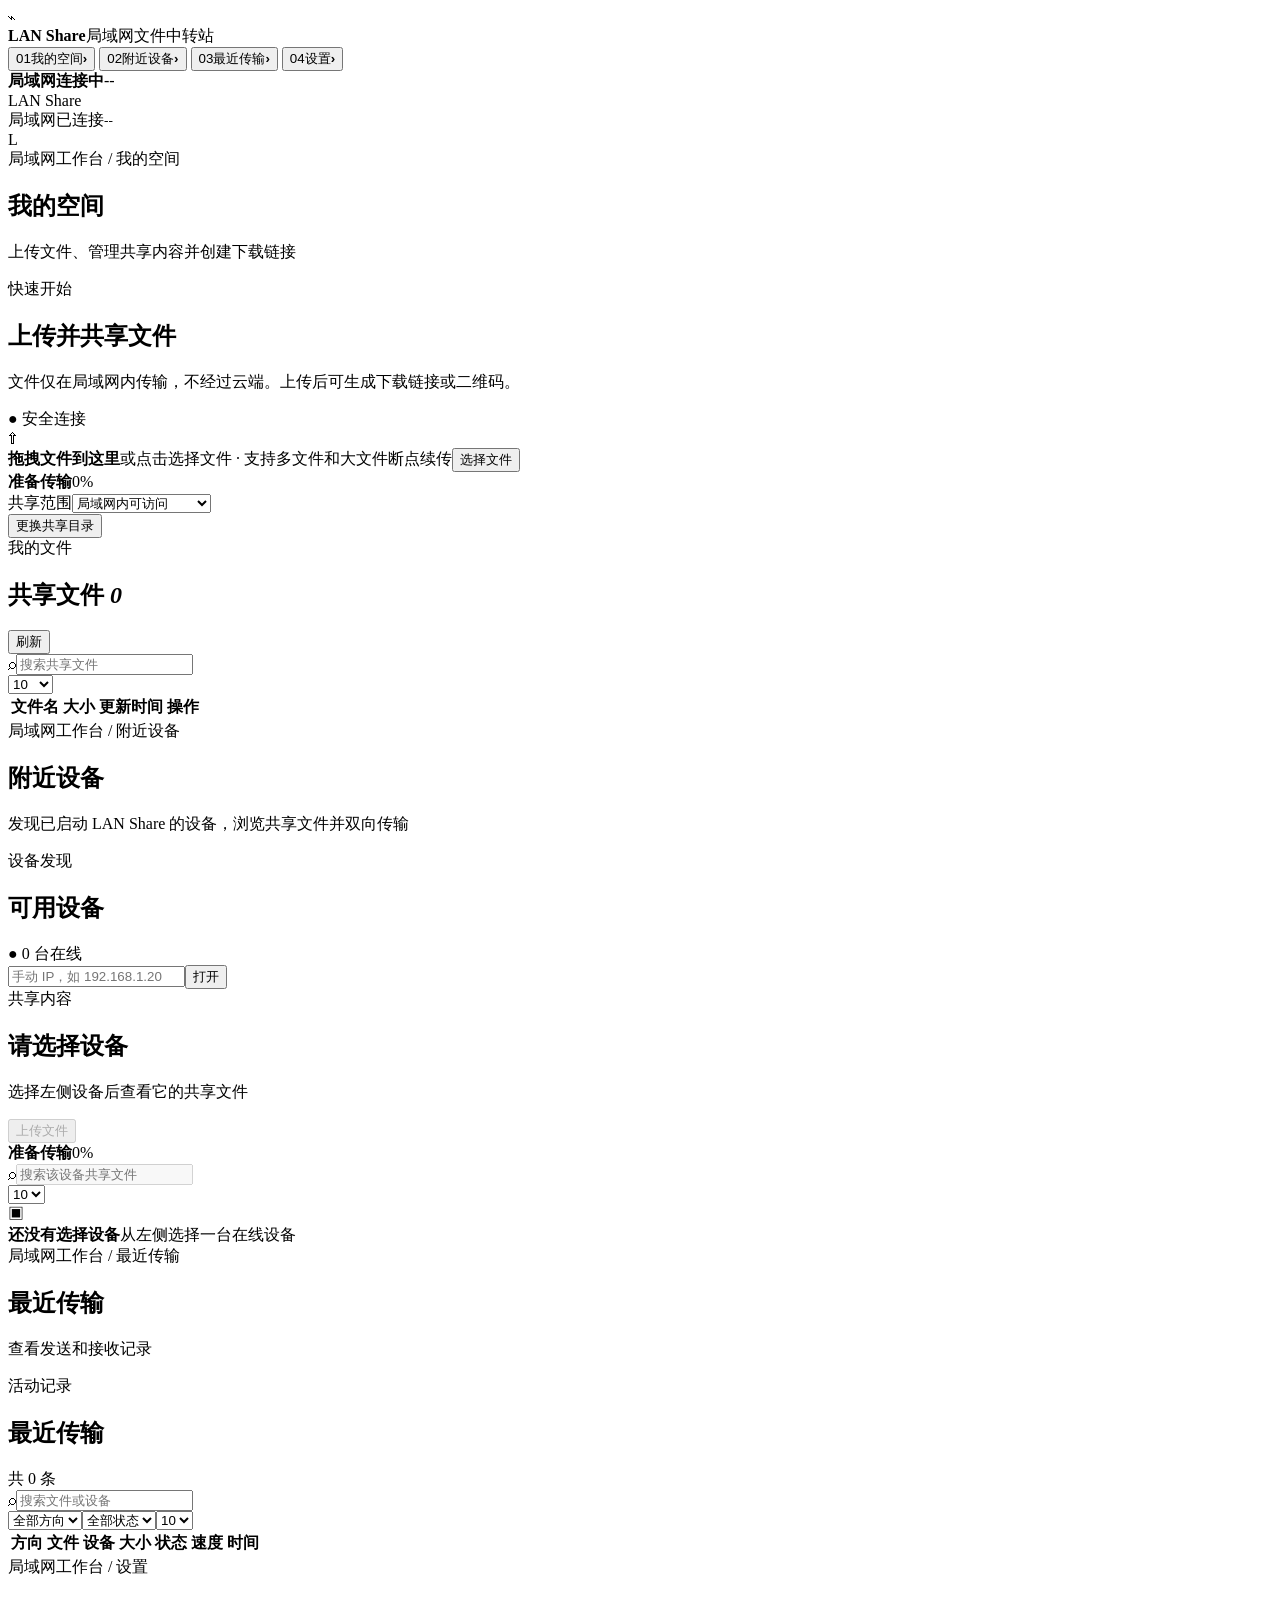
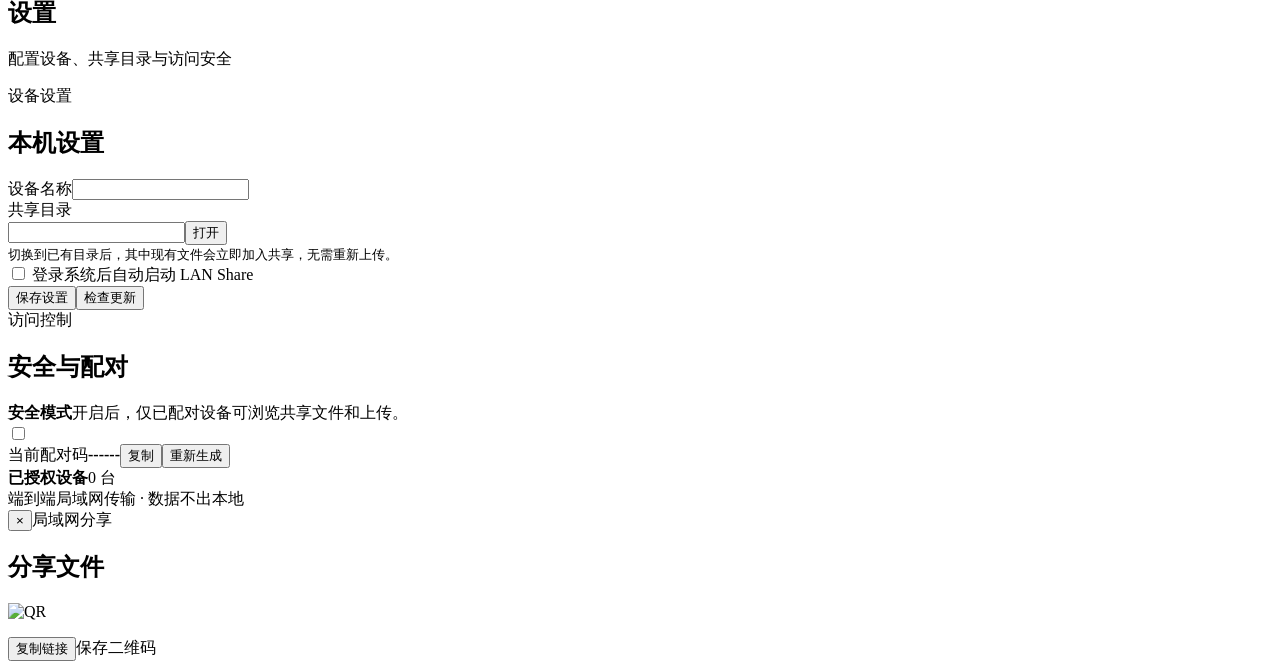
==== commit bbb09601: "feat: release LAN Share v0.9.0 workspace UI" ====
--- a/internal/webui/index.html
+++ b/internal/webui/index.html
@@ -3,159 +3,107 @@
 <head>
 <meta charset="utf-8">
 <meta name="viewport" content="width=device-width,initial-scale=1">
-<title>LAN Share · 局域网文件快传</title>
+<title>LAN Share · 局域网文件中转站</title>
 <link rel="stylesheet" href="/assets/style.css">
-<style>
-:root{font-family:Inter,"Segoe UI","Microsoft YaHei",Arial,sans-serif;color:#172033;background:#f5f7fb;--blue:#2563eb;--blue2:#1d4ed8;--ink:#172033;--muted:#667085;--line:#e6eaf0;--green:#16a34a;--red:#dc2626;--card:#fff;--shadow:0 12px 36px rgba(16,24,40,.07)}*{box-sizing:border-box}html{background:#f5f7fb}body{margin:0;background:radial-gradient(circle at 50% -150px,#e9f1ff 0,#f5f7fb 520px);min-height:100vh}button,input,select{font:inherit}.app-shell{max-width:1320px;margin:0 auto;padding:26px 24px 44px}.topbar{display:flex;align-items:center;justify-content:space-between;gap:24px;margin-bottom:24px}.brand-wrap{display:flex;align-items:center;gap:13px}.brand-mark{width:46px;height:46px;border-radius:14px;background:linear-gradient(145deg,#2563eb,#60a5fa);display:flex;align-items:center;justify-content:center;color:#fff;font-weight:800;box-shadow:0 8px 20px rgba(37,99,235,.25)}.brand-line{display:flex;align-items:center;gap:9px}.brand-line h1{font-size:25px;line-height:1.1;margin:0;letter-spacing:-.4px}.version-chip{font-size:11px;padding:3px 7px;border-radius:999px;background:#e8efff;color:#315fba;font-weight:700}.brand-subtitle{font-size:13px;color:var(--muted);margin-top:4px}.top-status{display:flex;align-items:center;gap:10px}.status-item{background:rgba(255,255,255,.86);border:1px solid rgba(226,232,240,.9);border-radius:13px;padding:8px 11px;display:flex;align-items:center;gap:8px;box-shadow:0 2px 10px rgba(15,23,42,.03)}.status-item b{font-size:13px;display:block}.status-item small{font-size:11px;color:var(--muted);display:block;margin-top:1px}.status-item.compact{text-align:center;display:block;min-width:70px}.status-item.compact b{font-size:18px;color:var(--blue)}.status-dot{width:9px;height:9px;border-radius:50%;background:#94a3b8;box-shadow:0 0 0 4px rgba(148,163,184,.12)}.status-dot.online{background:#22c55e;box-shadow:0 0 0 4px rgba(34,197,94,.12)}.badge{border-radius:999px;padding:7px 11px;font-size:12px;background:#eef4ff;color:#315fba;border:1px solid #dce8ff;white-space:nowrap}.badge.secure{background:#ecfdf3;color:#137a40;border-color:#d1fadf}.hero-grid{display:grid;grid-template-columns:minmax(0,1.15fr) minmax(360px,.85fr);gap:18px}.panel,.card{background:var(--card);border:1px solid var(--line);border-radius:20px;padding:22px;box-shadow:var(--shadow);margin-bottom:18px}.panel-head{margin-bottom:17px}.panel-head h2{font-size:20px;margin:4px 0 5px;letter-spacing:-.2px}.panel-head p{margin:0;color:var(--muted);font-size:13px;line-height:1.55}.eyebrow{font-size:11px;font-weight:800;letter-spacing:.08em;text-transform:uppercase;color:#6b8acb}.row{display:flex;align-items:center;gap:9px;flex-wrap:wrap}.row-between{display:flex;align-items:flex-start;justify-content:space-between;gap:12px}.grow{flex:1;min-width:160px}.hidden{display:none!important}.muted{color:var(--muted)}.small{font-size:12px}button,.btn{border:1px solid #d9e0e9;background:#fff;color:#344054;border-radius:10px;padding:9px 12px;cursor:pointer;text-decoration:none;display:inline-flex;align-items:center;justify-content:center;gap:6px;transition:.15s ease}button:hover,.btn:hover{background:#f8fafc;border-color:#cbd5e1}button.primary{background:var(--blue);border-color:var(--blue);color:#fff;box-shadow:0 5px 14px rgba(37,99,235,.2)}button.primary:hover{background:var(--blue2)}button.danger{color:var(--red)}button:disabled{opacity:.55;cursor:not-allowed}input,select{border:1px solid #d7dee8;background:#fff;color:#1f2937;border-radius:10px;padding:10px 11px;outline:0;transition:.15s}input:focus,select:focus{border-color:#8bb1ff;box-shadow:0 0 0 3px rgba(37,99,235,.09)}.target-row{display:flex;align-items:center;gap:12px}.target-row label{font-size:13px;font-weight:700;min-width:48px}.target-row select{flex:1;height:42px}.target-hint{font-size:12px;color:#7b8797;margin:8px 0 12px;padding-left:60px}.drop{border:1.5px dashed #9eb7e5;border-radius:17px;background:linear-gradient(180deg,#f8fbff,#f4f8ff);min-height:190px;display:flex;flex-direction:column;align-items:center;justify-content:center;text-align:center;cursor:pointer;transition:.18s}.drop:hover,.drop.drag{border-color:#4d82e9;background:#edf4ff;transform:translateY(-1px)}.drop-icon{width:48px;height:48px;border-radius:15px;background:#e4edff;color:var(--blue);display:flex;align-items:center;justify-content:center;font-size:27px;font-weight:300;margin-bottom:13px}.drop strong{font-size:17px}.drop span{font-size:12px;color:var(--muted);margin-top:7px}.transfer-progress,#progressWrap:not(.hidden){margin-top:16px;padding:14px;border-radius:14px;background:#f8fafc;border:1px solid #eef2f6}.transfer-title{display:flex;justify-content:space-between;gap:10px;font-size:12px}.progress{height:8px;border-radius:999px;background:#e5eaf1;overflow:hidden;margin-top:10px}.bar{height:100%;width:0;background:linear-gradient(90deg,#3b82f6,#2563eb);transition:width .12s}.speed-row{display:flex;align-items:baseline;gap:8px;margin-top:10px}.speed-row strong{font-size:19px}.speed-row span{font-size:11px}canvas{width:100%;height:55px;margin-top:7px}.device-list{display:grid;gap:10px;min-height:188px}.device{border:1px solid #e5eaf1!important;border-radius:14px!important;padding:13px!important;display:flex!important;justify-content:space-between!important;gap:12px!important;align-items:center!important;background:#fff;transition:.15s}.device:hover{border-color:#bfd1f4!important;box-shadow:0 7px 18px rgba(34,69,133,.07)}.device>div:first-child{min-width:0}.device strong{font-size:14px}.device .row{justify-content:flex-end}.device .btn,.device button{font-size:12px;padding:7px 9px}.pill{font-size:10px;padding:3px 6px;border-radius:999px;background:#f1f5f9;margin-left:5px}.pill.lock{background:#eaf8ef;color:#137a40}.drop-target.drag{outline:2px dashed #3b82f6!important;background:#f0f6ff!important}.drop-hint{font-size:10px!important;color:#8b98aa!important;margin-top:4px}.empty-state{min-height:190px;border:1px dashed #d8e0eb;border-radius:16px;background:#fafcff;display:flex;flex-direction:column;align-items:center;justify-content:center;text-align:center;padding:20px}.empty-icon{width:44px;height:44px;border-radius:50%;display:flex;align-items:center;justify-content:center;background:#eef3fb;color:#7d91b2;font-size:24px;margin-bottom:10px}.empty-state strong{font-size:14px}.empty-state span{font-size:12px;color:var(--muted);margin-top:5px}.icon-btn{width:36px;height:36px;padding:0;font-size:18px;border-radius:11px}.manual-connect{border-top:1px solid #edf0f4;margin-top:15px;padding-top:14px;display:flex;align-items:center;justify-content:space-between;gap:12px}.manual-connect>div:first-child strong,.manual-connect>div:first-child span{display:block}.manual-connect>div:first-child strong{font-size:12px}.manual-connect>div:first-child span{font-size:11px;color:var(--muted);margin-top:2px}.manual-connect input{width:145px;padding:8px 9px;font-size:12px}.manual-connect button{font-size:12px;padding:8px 9px}.remote-files{margin-top:12px;max-height:280px;overflow:auto;border-top:1px solid #eef2f7;padding-top:8px}.share-panel{padding-bottom:12px}.share-head{display:flex;align-items:flex-start;justify-content:space-between;gap:20px}.share-summary{text-align:right;padding:8px 10px;border-radius:12px;background:#f6f8fc;min-width:110px}.share-summary strong,.share-summary small{display:block}.share-summary strong{font-size:15px}.share-summary small{font-size:10px;color:var(--muted);margin-top:2px}.share-location{display:flex;align-items:center;gap:12px;background:#f8faff;border:1px solid #e7edf7;padding:12px;border-radius:15px;margin-bottom:13px}.folder-icon{width:38px;height:38px;border-radius:11px;background:#e8f0ff;color:#3f70cf;display:flex;align-items:center;justify-content:center;font-size:18px}.share-location label{font-size:11px;font-weight:700;color:#667085;display:block;margin-bottom:5px}.folder-input{width:100%;padding:7px 0!important;border:0!important;background:transparent!important;box-shadow:none!important;font-weight:600}.folder-actions{display:flex;gap:7px}.folder-actions button{font-size:12px;white-space:nowrap}.file-toolbar{display:flex;align-items:center;justify-content:space-between;gap:10px;margin-bottom:7px}.search-box{display:flex;align-items:center;gap:7px;max-width:340px;flex:1;border:1px solid #e1e6ed;border-radius:10px;padding:0 10px;background:#fff}.search-box span{color:#98a2b3}.search-box input{width:100%;border:0;padding:8px 2px;box-shadow:none}.scroll{overflow:auto}.file-table,.history-table{width:100%;border-collapse:collapse}.file-table th,.file-table td,.history-table th,.history-table td{text-align:left;padding:11px 10px;border-bottom:1px solid #edf0f4;white-space:nowrap;font-size:12px}.file-table th,.history-table th{font-size:11px;color:#7b8797;font-weight:700}.file-table td:first-child{font-weight:600;max-width:450px;overflow:hidden;text-overflow:ellipsis}.file-table tr:last-child td,.history-table tr:last-child td{border-bottom:0}.share-file-v07{margin-right:5px;color:#315fba;border-color:#cfe0ff;background:#f7faff}.more-section{margin-top:3px}.more-toggle{width:100%;background:#fff;border:1px solid var(--line);border-radius:16px;padding:14px 17px;display:flex;justify-content:space-between;text-align:left;box-shadow:0 4px 16px rgba(16,24,40,.03)}.more-toggle span b,.more-toggle span small{display:block}.more-toggle span b{font-size:14px}.more-toggle span small{font-size:11px;color:var(--muted);margin-top:3px}.more-toggle i{font-style:normal;font-size:20px;color:#7b8797;transition:.15s}.more-toggle.open i{transform:rotate(180deg)}.more-body{padding-top:15px}.grid,.settings-grid-v08{display:grid;grid-template-columns:1fr 1fr;gap:18px}.settings-grid-v08 .panel,.grid .panel{margin-bottom:0}.full{grid-column:1/-1}.setting-block{margin:15px 0}.setting-block>label{font-size:12px;font-weight:700;display:block;margin-bottom:7px}.setting-block small{font-size:11px;color:var(--muted);display:block;margin-top:6px}.switch{display:flex!important;align-items:center!important;gap:9px!important}.switch input{width:17px;height:17px}.setting-actions{display:flex;align-items:center;gap:8px;flex-wrap:wrap}.secure-toggle{display:flex;align-items:center;justify-content:space-between;gap:20px;border:1px solid #e7ebf0;padding:12px;border-radius:13px}.secure-toggle strong,.secure-toggle small{display:block}.secure-toggle small{color:var(--muted);font-size:11px;margin-top:3px;max-width:340px}.secure-toggle input{width:19px;height:19px}.pair-code-box{display:flex;align-items:center;gap:12px;margin:14px 0;padding:12px;border-radius:13px;background:#f8fafc}.pair-code-box>span{font-size:11px;color:var(--muted)}.code{font:800 23px ui-monospace,SFMono-Regular,Consolas,monospace;letter-spacing:4px;flex:1}.pair-code-box button{font-size:11px}.network-details{border:1px solid #e7ebf0;background:#fff;border-radius:13px;padding:10px 13px;margin-top:12px}.network-details summary{cursor:pointer;font-size:12px;font-weight:700}.network-details p,.technical-line{font-size:11px;color:var(--muted);line-height:1.6}.pairbox{display:flex;align-items:center;gap:12px;background:#fff8ed;border:1px solid #fed7aa;border-radius:15px;padding:13px;margin-bottom:18px}.pair-icon{font-size:24px}.pairbox input{width:150px}.share-preview{margin-top:14px;padding:14px;border:1px solid #dbeafe;background:#f4f8ff;border-radius:14px}.share-preview img{width:220px;height:220px;image-rendering:pixelated;background:#fff;padding:8px;border-radius:10px}.share-url{font:12px ui-monospace,SFMono-Regular,Consolas,monospace;word-break:break-all;padding:9px;background:#fff;border-radius:8px;margin:8px 0}.share-row{display:flex;align-items:center;justify-content:space-between;gap:12px;padding:10px 0;border-bottom:1px solid #eef2f7}.share-row:last-child{border-bottom:0}footer{display:flex;justify-content:center;padding:24px 0 5px;font-size:11px;color:#98a2b3}.toast{position:fixed;right:24px;bottom:24px;z-index:99;background:#182230;color:#fff;border-radius:12px;padding:11px 14px;font-size:12px;box-shadow:0 10px 35px rgba(0,0,0,.2);max-width:360px}.toast.success{background:#166534}.toast.error{background:#991b1b}@media(max-width:980px){.hero-grid,.grid,.settings-grid-v08{grid-template-columns:1fr}.topbar{align-items:flex-start}.top-status{flex-wrap:wrap;justify-content:flex-end}.share-location{align-items:flex-start}.folder-actions{flex-direction:column}.manual-connect{align-items:flex-start;flex-direction:column}.full{grid-column:auto}}@media(max-width:680px){.app-shell{padding:16px 12px 30px}.topbar{display:block}.top-status{margin-top:14px;justify-content:flex-start}.status-item.compact{display:none}.panel{padding:16px;border-radius:17px}.target-row{display:block}.target-row label{display:block;margin-bottom:6px}.target-hint{padding-left:0}.share-head{display:block}.share-summary{text-align:left;margin-top:10px;width:max-content}.share-location{display:block}.folder-icon{margin-bottom:8px}.folder-actions{margin-top:8px;flex-direction:row}.file-table th:nth-child(3),.file-table td:nth-child(3){display:none}.pairbox{align-items:stretch;flex-direction:column}.pairbox input{width:100%}.brand-mark{width:42px;height:42px}}
-
-</style>
 </head>
 <body>
-<div class="app-shell">
-  <header class="topbar">
-    <div class="brand-wrap">
-      <div class="brand-mark" aria-hidden="true">LS</div>
-      <div>
-        <div class="brand-line"><h1>LAN Share</h1><span id="versionText" class="version-chip">v0.8.0</span></div>
-        <div class="brand-subtitle">局域网文件快传 · 打开就能发</div>
+<div class="app">
+  <aside class="sidebar">
+    <div class="brand">
+      <div class="logo">⌁</div>
+      <div><strong>LAN Share</strong><span>局域网文件中转站</span></div>
+    </div>
+    <nav class="nav" id="nav">
+      <button data-page="space" class="active"><span class="nav-no">01</span><span>我的空间</span><b>›</b></button>
+      <button data-page="devices"><span class="nav-no">02</span><span>附近设备</span><b>›</b></button>
+      <button data-page="transfers"><span class="nav-no">03</span><span>最近传输</span><b>›</b></button>
+      <button data-page="settings"><span class="nav-no">04</span><span>设置</span><b>›</b></button>
+    </nav>
+    <div class="sidebar-bottom">
+      <div class="network-card"><i></i><div><strong id="sideNetwork">局域网连接中</strong><span id="sideIP">--</span></div></div>
+      <div class="version" id="sideVersion">LAN Share</div>
+    </div>
+  </aside>
+
+  <main class="main">
+    <header class="topbar">
+      <div></div>
+      <div class="top-actions">
+        <div class="network-pill"><i></i><span>局域网已连接</span><small id="topIP">--</small></div>
+        <div class="avatar" id="avatar">L</div>
       </div>
-    </div>
-    <div class="top-status">
-      <div class="status-item"><span class="status-dot online"></span><div><b id="friendlyName">本机</b><small id="primaryAddress">正在连接局域网...</small></div></div>
-      <div class="status-item compact"><b id="deviceCount">0</b><small>台设备在线</small></div>
-      <span id="modeBadge" class="badge">局域网直传</span>
-    </div>
-  </header>
+    </header>
 
-  <div id="browserPairBox" class="pairbox hidden">
-    <div class="pair-icon">🔐</div>
-    <div class="grow"><strong>需要先配对才能访问这台设备</strong><div class="muted small">在对方 LAN Share 本机页面查看 6 位配对码。验证一次后，本浏览器 30 天内无需重复输入。</div></div>
-    <input id="browserPairCode" maxlength="6" inputmode="numeric" placeholder="6 位配对码">
-    <button id="browserPairBtn" class="primary">配对并访问</button>
-  </div>
-
-  <main>
-    <section class="hero-grid">
-      <div class="panel send-panel">
-        <div class="panel-head">
-          <div><span class="eyebrow">快速发送</span><h2>把文件发到另一台电脑</h2><p>选择目标设备，然后拖入文件。大文件会自动分块，网络中断后可继续。</p></div>
-        </div>
-        <div class="target-row">
-          <label for="target">发送到</label>
-          <select id="target" class="grow"><option value="local">本机共享目录</option></select>
-        </div>
-        <div id="targetHint" class="target-hint">选择设备后，拖入文件即可发送</div>
-        <div class="drop primary-drop" id="drop">
-          <div class="drop-icon">⇧</div>
-          <strong>拖入文件，或点击选择</strong>
-          <span>支持多个文件 · 支持超大文件 · 断点续传</span>
-          <input id="file" type="file" multiple style="display:none">
-        </div>
-        <div id="progressWrap" class="transfer-progress hidden">
-          <div class="transfer-title"><strong id="uploadStatus">准备传输...</strong><span id="etaText" class="muted"></span></div>
-          <div class="progress"><div class="bar" id="bar"></div></div>
-          <div class="speed-row"><strong id="speedText">0 MB/s</strong><span class="muted">实时速度</span></div>
-          <canvas id="speedChart" width="700" height="72"></canvas>
-        </div>
+    <section class="page active" id="page-space">
+      <div class="page-head"><span>局域网工作台 / 我的空间</span><h1>我的空间</h1><p>上传文件、管理共享内容并创建下载链接</p></div>
+      <div class="card upload-card">
+        <div class="card-title-row"><div><span class="eyebrow">快速开始</span><h2>上传并共享文件</h2><p>文件仅在局域网内传输，不经过云端。上传后可生成下载链接或二维码。</p></div><span class="safe-badge" id="spaceSecurity">● 安全连接</span></div>
+        <input id="localFilePicker" type="file" multiple hidden>
+        <div class="dropzone" id="localDrop"><div class="drop-icon">⇧</div><strong>拖拽文件到这里</strong><span>或点击选择文件 · 支持多文件和大文件断点续传</span><button class="primary" id="chooseLocalFiles">选择文件</button></div>
+        <div class="upload-progress hidden" id="spaceProgress"><div><strong id="spaceProgressName">准备传输</strong><span id="spaceProgressText">0%</span></div><div class="progress"><i id="spaceProgressBar"></i></div><small id="spaceProgressSpeed"></small></div>
+        <div class="scope-row"><div><label>共享范围</label><select id="shareScope"><option value="open">局域网内可访问</option><option value="secure">仅已配对设备可访问</option></select></div><button id="changeShareDirQuick">更换共享目录</button></div>
       </div>
 
-      <div class="panel devices-panel">
-        <div class="panel-head row-between">
-          <div><span class="eyebrow">附近设备</span><h2>同一局域网的电脑</h2><p>直接把文件拖到设备卡片，也可以先浏览对方共享的文件。</p></div>
-          <button id="scanVisualBtn" class="icon-btn" title="重新扫描">↻</button>
+      <div class="card">
+        <div class="card-title-row"><div><span class="eyebrow">我的文件</span><h2>共享文件 <em class="count" id="fileCount">0</em></h2></div><button id="refreshFiles">刷新</button></div>
+        <div class="toolbar"><div class="search"><span>⌕</span><input id="fileSearch" placeholder="搜索共享文件"></div><select id="filePageSize" class="page-size"><option>10</option><option>20</option><option>50</option><option>100</option></select></div>
+        <div class="table-wrap"><table><thead><tr><th>文件名</th><th>大小</th><th>更新时间</th><th class="actions-col">操作</th></tr></thead><tbody id="fileRows"></tbody></table></div>
+        <div class="pager" id="filePager"></div>
+      </div>
+    </section>
+
+    <section class="page" id="page-devices">
+      <div class="page-head"><span>局域网工作台 / 附近设备</span><h1>附近设备</h1><p>发现已启动 LAN Share 的设备，浏览共享文件并双向传输</p></div>
+      <div class="device-layout">
+        <div class="card device-panel">
+          <div class="card-title-row"><div><span class="eyebrow">设备发现</span><h2>可用设备</h2></div><span class="online-badge" id="peerCount">● 0 台在线</span></div>
+          <div class="device-list" id="peerList"></div>
+          <div class="pager compact" id="peerPager"></div>
+          <div class="manual"><input id="manualIP" placeholder="手动 IP，如 192.168.1.20"><button id="openManualIP">打开</button></div>
         </div>
-        <div id="devices" class="device-list"><div class="empty-state"><div class="empty-icon">⌁</div><strong>正在查找附近设备...</strong><span>请确保其他电脑已打开 LAN Share</span></div></div>
-        <div id="remoteFiles" class="remote-files hidden"></div>
-        <div class="manual-connect">
-          <div><strong>没有发现？</strong><span>可直接输入对方局域网 IP</span></div>
-          <div class="row"><input id="manualIp" placeholder="例如 192.168.1.20"><button id="manualOpenBtn">打开设备</button></div>
+        <div class="card remote-panel">
+          <div class="card-title-row"><div><span class="eyebrow">共享内容</span><h2 id="remoteTitle">请选择设备</h2><p id="remoteSubtitle">选择左侧设备后查看它的共享文件</p></div><div class="remote-actions"><input id="remoteUploadPicker" type="file" multiple hidden><button class="primary" id="uploadToPeer" disabled>上传文件</button></div></div>
+          <div class="upload-progress hidden" id="peerProgress"><div><strong id="peerProgressName">准备传输</strong><span id="peerProgressText">0%</span></div><div class="progress"><i id="peerProgressBar"></i></div><small id="peerProgressSpeed"></small></div>
+          <div class="toolbar"><div class="search"><span>⌕</span><input id="remoteSearch" placeholder="搜索该设备共享文件" disabled></div><select id="remotePageSize" class="page-size"><option>10</option><option>20</option><option>50</option></select></div>
+          <div class="remote-empty" id="remoteEmpty"><div>▣</div><strong>还没有选择设备</strong><span>从左侧选择一台在线设备</span></div>
+          <div class="remote-files hidden" id="remoteFiles"><div class="file-cards" id="remoteRows"></div><div class="pager" id="remotePager"></div></div>
         </div>
       </div>
     </section>
 
-    <section class="panel share-panel">
-      <div class="panel-head share-head">
-        <div><span class="eyebrow">我的共享</span><h2>共享文件</h2><p>共享文件夹里已有的文件会自动出现，不需要重新上传。</p></div>
-        <div class="share-summary"><strong id="shareStats">正在读取...</strong><small>当前共享</small></div>
+    <section class="page" id="page-transfers">
+      <div class="page-head"><span>局域网工作台 / 最近传输</span><h1>最近传输</h1><p>查看发送和接收记录</p></div>
+      <div class="card">
+        <div class="card-title-row"><div><span class="eyebrow">活动记录</span><h2>最近传输</h2></div><span class="muted" id="historyTotal">共 0 条</span></div>
+        <div class="toolbar multi"><div class="search"><span>⌕</span><input id="historySearch" placeholder="搜索文件或设备"></div><select id="historyDirection"><option value="">全部方向</option><option value="send">发送</option><option value="pull">接收</option><option value="receive">接收</option></select><select id="historyStatus"><option value="">全部状态</option><option value="completed">已完成</option></select><select id="historyPageSize" class="page-size"><option>10</option><option>20</option><option>50</option></select></div>
+        <div class="table-wrap"><table><thead><tr><th>方向</th><th>文件</th><th>设备</th><th>大小</th><th>状态</th><th>速度</th><th>时间</th></tr></thead><tbody id="historyRows"></tbody></table></div>
+        <div class="pager" id="historyPager"></div>
       </div>
-      <div id="localShareControls" class="share-location hidden">
-        <div class="folder-icon">▰</div>
-        <div class="grow"><label for="shareDirInput">共享文件夹</label><input id="shareDirInput" class="folder-input"><div id="shareDirHint" class="muted small">目录中的现有文件会直接共享。</div></div>
-        <div class="folder-actions"><button id="openDirBtn">打开文件夹</button><button id="changeDirBtn">更换文件夹</button></div>
-      </div>
-      <div class="file-toolbar">
-        <div class="search-box"><span>⌕</span><input id="fileSearch" placeholder="搜索共享文件"></div>
-        <button id="refreshBtn">刷新</button>
-      </div>
-      <div class="file-table-wrap scroll"><table class="file-table"><thead><tr><th>文件</th><th>大小</th><th>修改时间</th><th>操作</th></tr></thead><tbody id="files"><tr><td colspan="4" class="muted">正在读取共享文件...</td></tr></tbody></table></div>
     </section>
 
-    <section id="historyCard" class="panel hidden">
-      <div class="panel-head row-between"><div><span class="eyebrow">最近活动</span><h2>传输记录</h2><p>最近发送、接收和高速拉取的文件。</p></div><button id="historyBtn">刷新</button></div>
-      <div class="scroll"><table class="history-table"><thead><tr><th>方向</th><th>设备</th><th>文件</th><th>大小</th><th>速度</th><th>状态</th><th>时间</th></tr></thead><tbody id="history"></tbody></table></div>
+    <section class="page" id="page-settings">
+      <div class="page-head"><span>局域网工作台 / 设置</span><h1>设置</h1><p>配置设备、共享目录与访问安全</p></div>
+      <div class="settings-layout">
+        <div class="card"><span class="eyebrow">设备设置</span><h2>本机设置</h2>
+          <div class="field"><label>设备名称</label><input id="deviceName" maxlength="64"></div>
+          <div class="field"><label>共享目录</label><div class="inline"><input id="shareDir"><button id="openShareDir">打开</button></div><small>切换到已有目录后，其中现有文件会立即加入共享，无需重新上传。</small></div>
+          <label class="check"><input id="autostart" type="checkbox"> 登录系统后自动启动 LAN Share</label>
+          <div class="button-row"><button class="primary" id="saveSettings">保存设置</button><button id="checkUpdate">检查更新</button><span class="muted" id="updateText"></span></div>
+        </div>
+        <div class="card"><span class="eyebrow">访问控制</span><h2>安全与配对</h2>
+          <div class="security-switch"><div><strong id="securityLabel">安全模式</strong><span>开启后，仅已配对设备可浏览共享文件和上传。</span></div><label class="toggle"><input id="secureMode" type="checkbox"><i></i></label></div>
+          <div class="pair-code"><span>当前配对码</span><strong id="pairCode">------</strong><button id="copyPairCode">复制</button><button id="regenPairCode">重新生成</button></div>
+          <div class="trusted-head"><strong>已授权设备</strong><span class="muted" id="trustedCount">0 台</span></div><div id="trustedList" class="trusted-list"></div>
+        </div>
+      </div>
     </section>
 
-    <section class="more-section">
-      <button id="moreToggle" class="more-toggle"><span><b>更多设置</b><small>设备名称、安全配对、临时分享、开机启动和网络信息</small></span><i>⌄</i></button>
-      <div id="moreBody" class="more-body hidden">
-        <div id="manageArea" class="settings-grid-v08 hidden">
-          <div class="panel settings-card">
-            <div class="panel-head"><span class="eyebrow">设备设置</span><h2>本机设置</h2></div>
-            <div class="setting-block"><label for="deviceNameInput">设备名称</label><div class="row"><input id="deviceNameInput" class="grow" maxlength="64"><button id="saveNameBtn">保存</button></div><small>其他电脑会用这个名称识别你。</small></div>
-            <div class="setting-block"><label class="switch"><input id="autostart" type="checkbox"><span>登录系统后自动启动 LAN Share</span></label></div>
-            <div class="setting-actions"><button id="copyAddrBtn">复制局域网地址</button><button id="updateBtn">检查更新</button><span id="updateStatus" class="muted small"></span></div>
-            <div id="trayHint" class="muted small"></div>
-          </div>
+    <footer>端到端局域网传输 · 数据不出本地</footer>
+  </main>
+</div>
 
-          <div class="panel settings-card">
-            <div class="panel-head"><span class="eyebrow">访问保护</span><h2>安全与配对</h2></div>
-            <label class="secure-toggle"><div><strong>安全模式</strong><small>开启后，仅已配对设备可以浏览、下载或发送文件。</small></div><input id="secureMode" type="checkbox"></label>
-            <div class="pair-code-box"><span>当前配对码</span><div id="pairCode" class="code">------</div><button id="regenPairBtn">换一个配对码</button></div>
-            <div class="setting-block"><label>已允许的设备</label><div id="trustedList" class="muted">暂无已授权设备</div></div>
-          </div>
-
-          <div class="panel settings-card full">
-            <div class="panel-head row-between"><div><span class="eyebrow">手机/浏览器下载</span><h2>临时分享链接</h2><p>给单个文件生成短时链接和离线二维码，适合手机扫码下载。</p></div><button id="shareLinksBtn">刷新</button></div>
-            <div id="shareLinks" class="muted">暂无临时分享</div>
-            <div id="sharePreview" class="share-preview hidden"></div>
-          </div>
-        </div>
-
-        <details class="network-details"><summary>网络与版本详情</summary><div id="selfInfo" class="technical-line">正在读取本机信息...</div><p>默认使用 TCP 51888 传输文件、UDP 51889 发现设备。如果公司网络/VLAN 阻止广播，可直接访问对方 IP:51888。</p></details>
-      </div>
-    </section>
-  </main>
-
-  <footer><span>LAN Share · 数据只在局域网设备之间直接传输</span></footer>
-</div>
-<div id="toast" class="toast hidden"></div>
+<div class="modal hidden" id="shareModal"><div class="modal-card"><button class="modal-close" id="closeShareModal">×</button><span class="eyebrow">局域网分享</span><h2 id="shareModalTitle">分享文件</h2><img id="shareQR" alt="QR"><div class="share-url" id="shareURL"></div><p class="muted" id="shareExpire"></p><div class="button-row center"><button class="primary" id="copyShareURL">复制链接</button><a class="btn" id="downloadQR" download="lan-share-qr.png">保存二维码</a></div></div></div>
+<div class="toast hidden" id="toast"></div>
 <script src="/assets/app.js"></script>
-<script src="/assets/v07.js"></script>
-<script>
-(function(){
-function q(id){return document.getElementById(id)}
-function esc(s){return String(s==null?'':s).replace(/[&<>"']/g,function(c){return {'&':'&amp;','<':'&lt;','>':'&gt;','"':'&quot;',"'":'&#39;'}[c]})}
-function fmt(n){var u=['B','KB','MB','GB','TB'],i=0;if(typeof n!=='number'||isNaN(n))return '0 B';while(n>=1024&&i<u.length-1){n/=1024;i++}return n.toFixed(i?1:0)+' '+u[i]}
-function ajax(url,ok,bad){var x=new XMLHttpRequest();x.open('GET',url,true);x.onreadystatechange=function(){if(x.readyState===4){if(x.status>=200&&x.status<300){ok&&ok(x)}else{bad&&bad(x)}}};x.onerror=function(){bad&&bad(x)};x.send()}
-function toast(text,type){var t=q('toast');if(!t)return;t.className='toast '+(type||'');t.innerHTML=esc(text);clearTimeout(toast.timer);toast.timer=setTimeout(function(){t.className='toast hidden'},2600)}
-function friendlyOS(os){if(os==='windows')return 'Windows';if(os==='darwin')return 'macOS';if(os==='linux')return 'Linux / Deepin';return os||'设备'}
-function refreshInfo(){ajax('/api/info?ui08='+Date.now(),function(x){var v=JSON.parse(x.responseText),ips=v.ips||[],ip=ips.length?ips[0]:'127.0.0.1';if(q('friendlyName'))q('friendlyName').innerHTML=esc(v.name||'本机');if(q('primaryAddress'))q('primaryAddress').innerHTML=esc(ip+':'+v.port+' · '+friendlyOS(v.os));if(q('versionText'))q('versionText').innerHTML='v'+esc(v.version||'0.8.0');if(q('modeBadge')){q('modeBadge').className='badge '+(v.secure_mode?'secure':'');q('modeBadge').innerHTML=v.secure_mode?'已开启安全模式':'局域网直传'}if(q('localShareControls'))q('localShareControls').className=v.can_manage?'share-location':'share-location hidden';},function(){if(q('primaryAddress'))q('primaryAddress').innerHTML='LAN Share 服务连接失败'})}
-function refreshPeerCount(){ajax('/api/devices?ui08='+Date.now(),function(x){var list=JSON.parse(x.responseText);if(q('deviceCount'))q('deviceCount').innerHTML=String(list.length);enhanceDevices(list)},function(){})}
-function enhanceDevices(list){var box=q('devices');if(!box)return;var cards=box.getElementsByClassName('device'),i;if(!cards.length&&(!list||!list.length)){if(!box.querySelector('.empty-state'))box.innerHTML='<div class="empty-state"><div class="empty-icon">⌁</div><strong>还没有发现其他设备</strong><span>请在另一台电脑打开 LAN Share，并确认连接同一局域网</span></div>';return}for(i=0;i<cards.length;i++){if(cards[i].getAttribute('data-polished-v08')==='1')continue;cards[i].setAttribute('data-polished-v08','1');cards[i].title='可将文件直接拖到这里发送'}}
-function refreshShareStats(){ajax('/api/files?ui08='+Date.now(),function(x){var list=JSON.parse(x.responseText),total=0;for(var i=0;i<list.length;i++)total+=list[i].size||0;if(q('shareStats'))q('shareStats').innerHTML=list.length+' 个文件 · '+fmt(total)},function(){if(q('shareStats'))q('shareStats').innerHTML='需要配对后查看'})}
-function normalizeTarget(){var s=q('target');if(!s)return;for(var i=0;i<s.options.length;i++){if(s.options[i].value==='local')s.options[i].text='本机共享目录'}updateTargetHint()}
-function updateTargetHint(){var s=q('target'),h=q('targetHint');if(!s||!h)return;var text=s.options[s.selectedIndex]?s.options[s.selectedIndex].text:'设备';h.innerHTML=s.value==='local'?'文件会保存到当前共享文件夹':'将发送到 '+esc(text)+'；也可以直接把文件拖到右侧设备卡片'}
-function filterFiles(){var input=q('fileSearch'),body=q('files');if(!input||!body)return;var key=(input.value||'').toLowerCase(),rows=body.getElementsByTagName('tr');for(var i=0;i<rows.length;i++){var first=rows[i].getElementsByTagName('td')[0],name=first?(first.textContent||first.innerText||'').toLowerCase():'';rows[i].style.display=!key||name.indexOf(key)>=0?'':'none'}}
-function bindManual(){var btn=q('manualOpenBtn'),input=q('manualIp');if(!btn||!input)return;btn.onclick=function(){var v=(input.value||'').replace(/^\s+|\s+$/g,'');if(!v){toast('请输入对方局域网 IP','error');return}v=v.replace(/^https?:\/\//i,'').replace(/\/$/,'');if(v.indexOf(':')<0)v+=':51888';window.open('http://'+v+'/', '_blank')};input.onkeydown=function(e){e=e||window.event;if((e.keyCode||e.which)===13)btn.click()}}
-function bindMore(){var b=q('moreToggle'),body=q('moreBody');if(!b||!body)return;b.onclick=function(){var open=body.className.indexOf('hidden')>=0;body.className=open?'more-body':'more-body hidden';b.className=open?'more-toggle open':'more-toggle'}}
-function bindSearch(){if(q('fileSearch'))q('fileSearch').oninput=filterFiles}
-function bindTarget(){if(q('target'))q('target').onchange=updateTargetHint}
-function bindScan(){if(q('scanVisualBtn'))q('scanVisualBtn').onclick=function(){toast('正在重新扫描局域网设备...');refreshPeerCount();setTimeout(refreshPeerCount,700)}}
-function observe(){if(!window.MutationObserver)return;var d=q('devices'),f=q('files'),t=q('target');if(d)new MutationObserver(function(){refreshPeerCount()}).observe(d,{childList:true,subtree:false});if(f)new MutationObserver(function(){refreshShareStats();filterFiles()}).observe(f,{childList:true,subtree:true});if(t)new MutationObserver(normalizeTarget).observe(t,{childList:true})}
-function init(){bindManual();bindMore();bindSearch();bindTarget();bindScan();refreshInfo();refreshPeerCount();refreshShareStats();normalizeTarget();observe();setInterval(refreshInfo,7000);setInterval(refreshShareStats,6500)}
-init();
-})();
-
-</script>
 </body>
 </html>
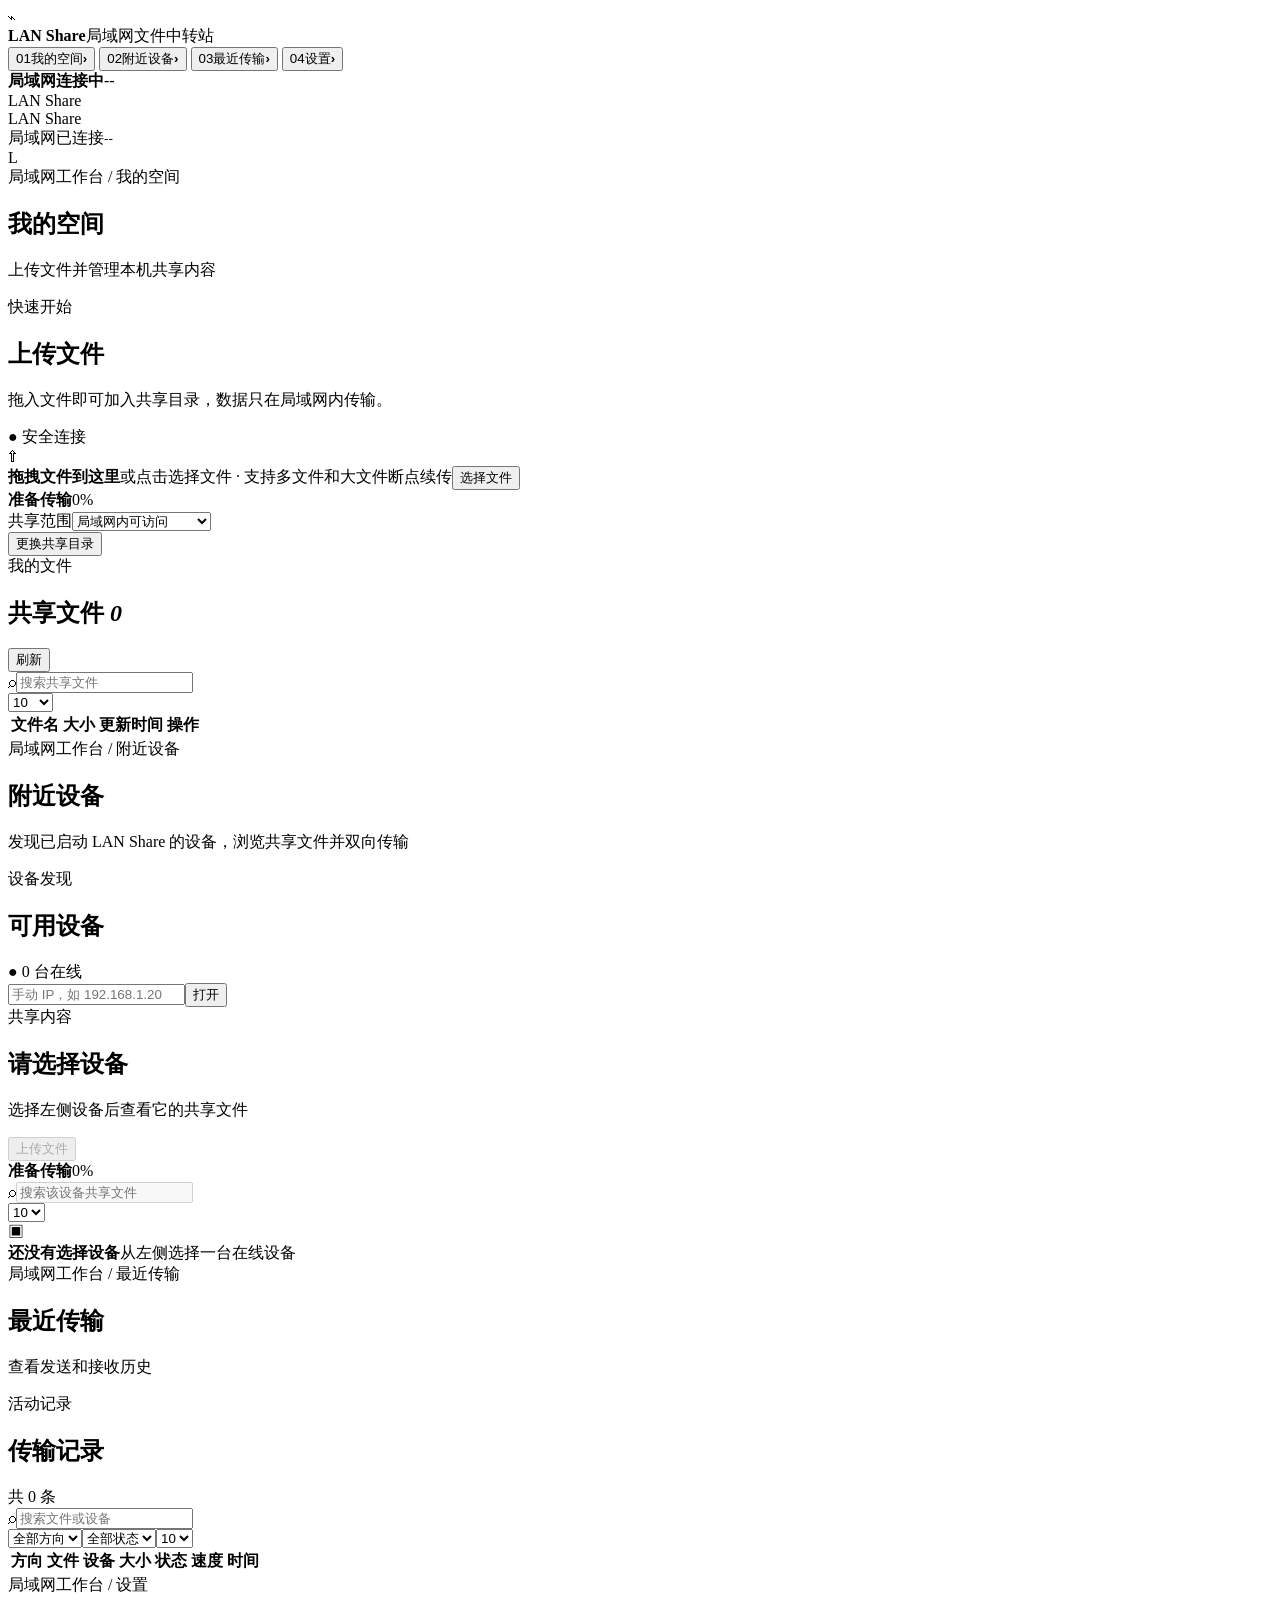
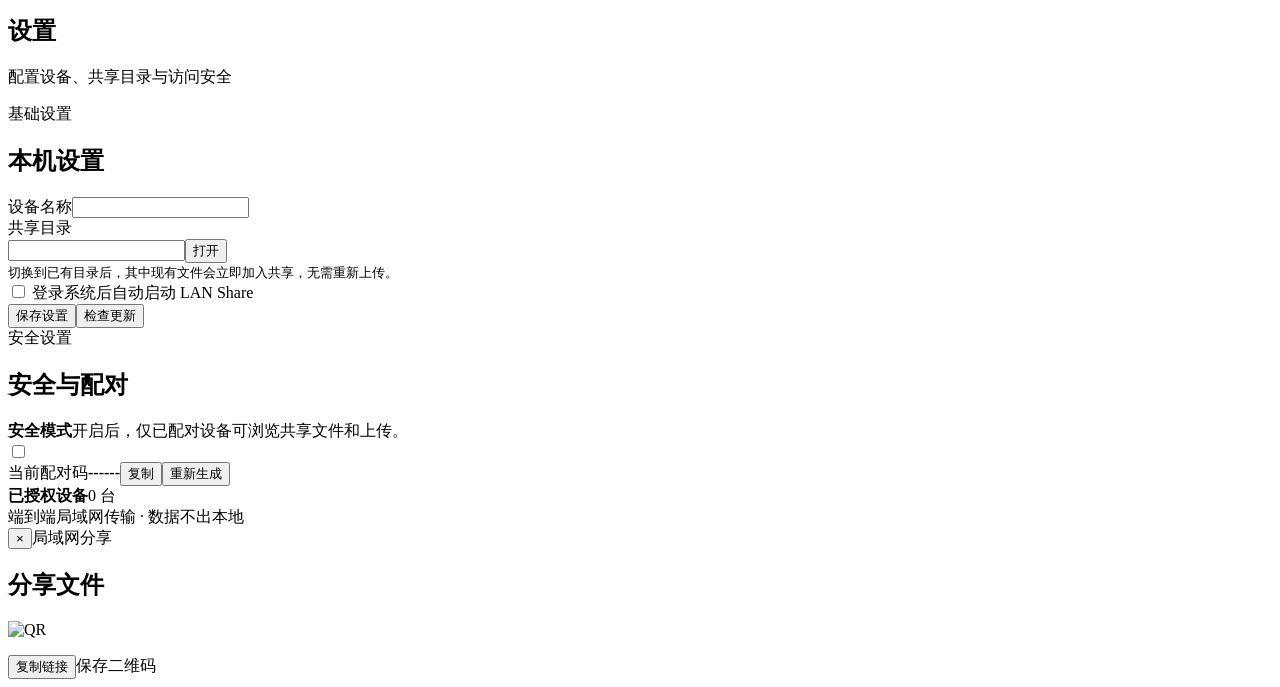
==== commit 9a8558bf: "feat(ui): refine v0.9.1 responsive page structure" ====
--- a/internal/webui/index.html
+++ b/internal/webui/index.html
@@ -2,7 +2,7 @@
 <html lang="zh-CN">
 <head>
 <meta charset="utf-8">
-<meta name="viewport" content="width=device-width,initial-scale=1">
+<meta name="viewport" content="width=device-width,initial-scale=1,viewport-fit=cover">
 <title>LAN Share · 局域网文件中转站</title>
 <link rel="stylesheet" href="/assets/style.css">
 </head>
@@ -20,14 +20,14 @@
       <button data-page="settings"><span class="nav-no">04</span><span>设置</span><b>›</b></button>
     </nav>
     <div class="sidebar-bottom">
-      <div class="network-card"><i></i><div><strong id="sideNetwork">局域网连接中</strong><span id="sideIP">--</span></div></div>
+      <div class="compat-state"><strong id="sideNetwork">局域网连接中</strong><span id="sideIP">--</span></div>
       <div class="version" id="sideVersion">LAN Share</div>
     </div>
   </aside>
 
   <main class="main">
     <header class="topbar">
-      <div></div>
+      <div class="mobile-brand">LAN Share</div>
       <div class="top-actions">
         <div class="network-pill"><i></i><span>局域网已连接</span><small id="topIP">--</small></div>
         <div class="avatar" id="avatar">L</div>
@@ -35,9 +35,9 @@
     </header>
 
     <section class="page active" id="page-space">
-      <div class="page-head"><span>局域网工作台 / 我的空间</span><h1>我的空间</h1><p>上传文件、管理共享内容并创建下载链接</p></div>
+      <div class="page-head"><span>局域网工作台 / 我的空间</span><h1>我的空间</h1><p>上传文件并管理本机共享内容</p></div>
       <div class="card upload-card">
-        <div class="card-title-row"><div><span class="eyebrow">快速开始</span><h2>上传并共享文件</h2><p>文件仅在局域网内传输，不经过云端。上传后可生成下载链接或二维码。</p></div><span class="safe-badge" id="spaceSecurity">● 安全连接</span></div>
+        <div class="card-title-row"><div><span class="eyebrow">快速开始</span><h2>上传文件</h2><p>拖入文件即可加入共享目录，数据只在局域网内传输。</p></div><span class="safe-badge" id="spaceSecurity">● 安全连接</span></div>
         <input id="localFilePicker" type="file" multiple hidden>
         <div class="dropzone" id="localDrop"><div class="drop-icon">⇧</div><strong>拖拽文件到这里</strong><span>或点击选择文件 · 支持多文件和大文件断点续传</span><button class="primary" id="chooseLocalFiles">选择文件</button></div>
         <div class="upload-progress hidden" id="spaceProgress"><div><strong id="spaceProgressName">准备传输</strong><span id="spaceProgressText">0%</span></div><div class="progress"><i id="spaceProgressBar"></i></div><small id="spaceProgressSpeed"></small></div>
@@ -46,7 +46,7 @@
 
       <div class="card">
         <div class="card-title-row"><div><span class="eyebrow">我的文件</span><h2>共享文件 <em class="count" id="fileCount">0</em></h2></div><button id="refreshFiles">刷新</button></div>
-        <div class="toolbar"><div class="search"><span>⌕</span><input id="fileSearch" placeholder="搜索共享文件"></div><select id="filePageSize" class="page-size"><option>10</option><option>20</option><option>50</option><option>100</option></select></div>
+        <div class="toolbar"><div class="search"><span>⌕</span><input id="fileSearch" placeholder="搜索共享文件"></div><select id="filePageSize" class="page-size" aria-label="每页数量"><option>10</option><option>20</option><option>50</option><option>100</option></select></div>
         <div class="table-wrap"><table><thead><tr><th>文件名</th><th>大小</th><th>更新时间</th><th class="actions-col">操作</th></tr></thead><tbody id="fileRows"></tbody></table></div>
         <div class="pager" id="filePager"></div>
       </div>
@@ -64,7 +64,7 @@
         <div class="card remote-panel">
           <div class="card-title-row"><div><span class="eyebrow">共享内容</span><h2 id="remoteTitle">请选择设备</h2><p id="remoteSubtitle">选择左侧设备后查看它的共享文件</p></div><div class="remote-actions"><input id="remoteUploadPicker" type="file" multiple hidden><button class="primary" id="uploadToPeer" disabled>上传文件</button></div></div>
           <div class="upload-progress hidden" id="peerProgress"><div><strong id="peerProgressName">准备传输</strong><span id="peerProgressText">0%</span></div><div class="progress"><i id="peerProgressBar"></i></div><small id="peerProgressSpeed"></small></div>
-          <div class="toolbar"><div class="search"><span>⌕</span><input id="remoteSearch" placeholder="搜索该设备共享文件" disabled></div><select id="remotePageSize" class="page-size"><option>10</option><option>20</option><option>50</option></select></div>
+          <div class="toolbar"><div class="search"><span>⌕</span><input id="remoteSearch" placeholder="搜索该设备共享文件" disabled></div><select id="remotePageSize" class="page-size" aria-label="每页数量"><option>10</option><option>20</option><option>50</option></select></div>
           <div class="remote-empty" id="remoteEmpty"><div>▣</div><strong>还没有选择设备</strong><span>从左侧选择一台在线设备</span></div>
           <div class="remote-files hidden" id="remoteFiles"><div class="file-cards" id="remoteRows"></div><div class="pager" id="remotePager"></div></div>
         </div>
@@ -72,10 +72,10 @@
     </section>
 
     <section class="page" id="page-transfers">
-      <div class="page-head"><span>局域网工作台 / 最近传输</span><h1>最近传输</h1><p>查看发送和接收记录</p></div>
+      <div class="page-head"><span>局域网工作台 / 最近传输</span><h1>最近传输</h1><p>查看发送和接收历史</p></div>
       <div class="card">
-        <div class="card-title-row"><div><span class="eyebrow">活动记录</span><h2>最近传输</h2></div><span class="muted" id="historyTotal">共 0 条</span></div>
-        <div class="toolbar multi"><div class="search"><span>⌕</span><input id="historySearch" placeholder="搜索文件或设备"></div><select id="historyDirection"><option value="">全部方向</option><option value="send">发送</option><option value="pull">接收</option><option value="receive">接收</option></select><select id="historyStatus"><option value="">全部状态</option><option value="completed">已完成</option></select><select id="historyPageSize" class="page-size"><option>10</option><option>20</option><option>50</option></select></div>
+        <div class="card-title-row"><div><span class="eyebrow">活动记录</span><h2>传输记录</h2></div><span class="muted" id="historyTotal">共 0 条</span></div>
+        <div class="toolbar multi"><div class="search"><span>⌕</span><input id="historySearch" placeholder="搜索文件或设备"></div><select id="historyDirection"><option value="">全部方向</option><option value="send">发送</option><option value="pull">接收</option><option value="receive">接收</option></select><select id="historyStatus"><option value="">全部状态</option><option value="completed">已完成</option></select><select id="historyPageSize" class="page-size" aria-label="每页数量"><option>10</option><option>20</option><option>50</option></select></div>
         <div class="table-wrap"><table><thead><tr><th>方向</th><th>文件</th><th>设备</th><th>大小</th><th>状态</th><th>速度</th><th>时间</th></tr></thead><tbody id="historyRows"></tbody></table></div>
         <div class="pager" id="historyPager"></div>
       </div>
@@ -84,13 +84,13 @@
     <section class="page" id="page-settings">
       <div class="page-head"><span>局域网工作台 / 设置</span><h1>设置</h1><p>配置设备、共享目录与访问安全</p></div>
       <div class="settings-layout">
-        <div class="card"><span class="eyebrow">设备设置</span><h2>本机设置</h2>
+        <div class="card"><span class="eyebrow">基础设置</span><h2>本机设置</h2>
           <div class="field"><label>设备名称</label><input id="deviceName" maxlength="64"></div>
           <div class="field"><label>共享目录</label><div class="inline"><input id="shareDir"><button id="openShareDir">打开</button></div><small>切换到已有目录后，其中现有文件会立即加入共享，无需重新上传。</small></div>
           <label class="check"><input id="autostart" type="checkbox"> 登录系统后自动启动 LAN Share</label>
           <div class="button-row"><button class="primary" id="saveSettings">保存设置</button><button id="checkUpdate">检查更新</button><span class="muted" id="updateText"></span></div>
         </div>
-        <div class="card"><span class="eyebrow">访问控制</span><h2>安全与配对</h2>
+        <div class="card"><span class="eyebrow">安全设置</span><h2>安全与配对</h2>
           <div class="security-switch"><div><strong id="securityLabel">安全模式</strong><span>开启后，仅已配对设备可浏览共享文件和上传。</span></div><label class="toggle"><input id="secureMode" type="checkbox"><i></i></label></div>
           <div class="pair-code"><span>当前配对码</span><strong id="pairCode">------</strong><button id="copyPairCode">复制</button><button id="regenPairCode">重新生成</button></div>
           <div class="trusted-head"><strong>已授权设备</strong><span class="muted" id="trustedCount">0 台</span></div><div id="trustedList" class="trusted-list"></div>
